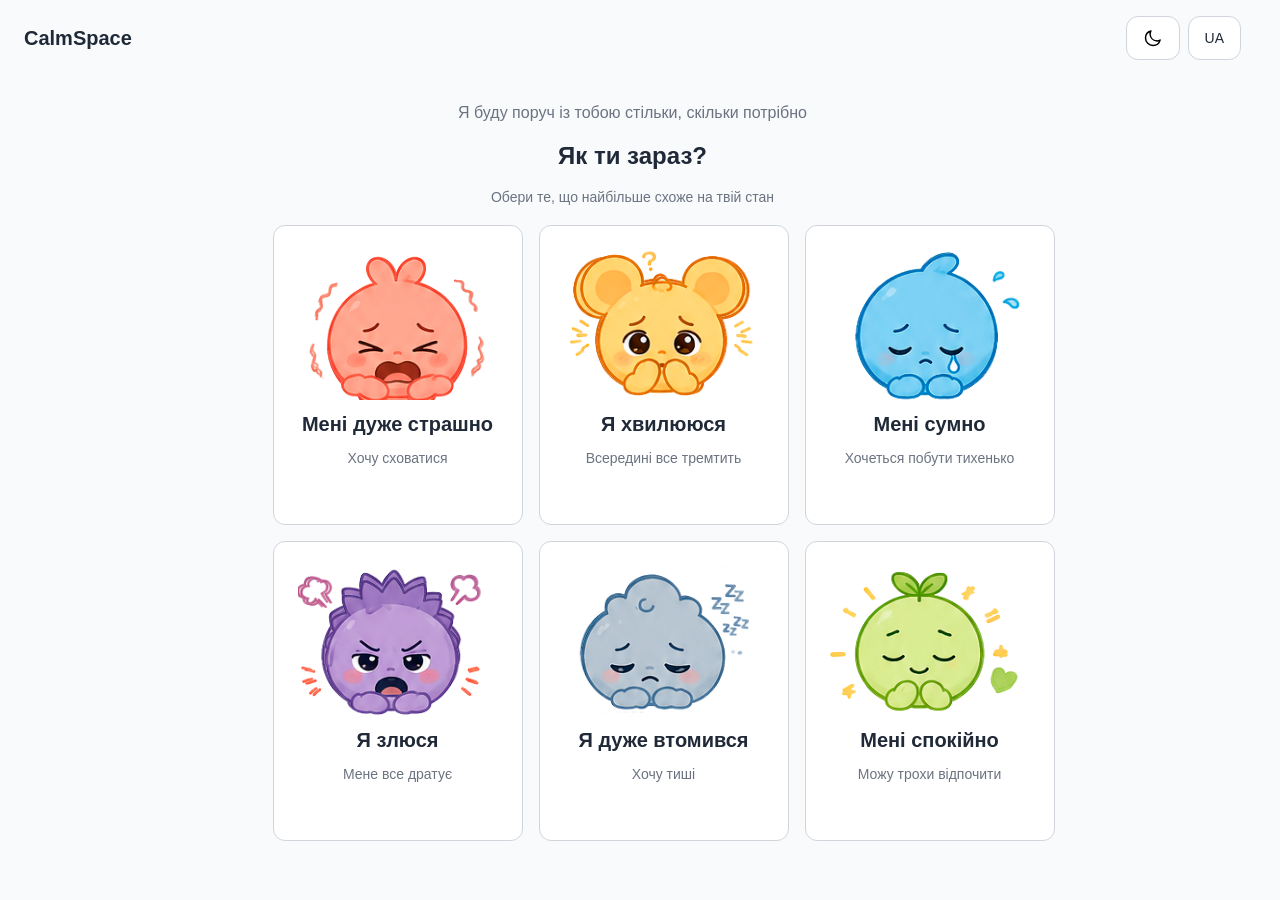
==== index.html @ b6468026 "first commit" ====
<!DOCTYPE html>
<html lang="uk">

<head>
    <meta charset="UTF-8">
    <meta name="viewport" content="width=device-width, initial-scale=1.0">

    <title>Спокій поруч</title>
    <meta name="description" content="Мобільний додаток психологічної підтримки дітей під час війни.">

    <link rel="icon" href="assets/images/favicon.png">
    <link rel="stylesheet" href="css/style.min.css">

    <script src="js/script.js" defer></script>
</head>

<body>
    <header class="header">
        <a class="logo" href="/" aria-label="CalmSpace">
            CalmSpace
        </a>

        <div class="header__actions">
            <button class="button theme-toggle" type="button" aria-label="Увімкнути темну тему">
                <img src="icons/moon.svg" alt="" width="20" height="20">
            </button>

            <button class="button language-toggle" type="button" aria-label="Змінити мову">
                UA
            </button>
        </div>
    </header>

    <main class="main">
        <!-- Початковий екран -->
        <section class="welcome" aria-labelledby="welcome-title">

            <div class="welcome__content">
                <p class="welcome__message">
                    Я буду поруч із тобою стільки, скільки потрібно
                </p>

                <h1 class="welcome__title" id="welcome-title">
                    Як ти зараз?
                </h1>

                <p class="welcome__description">
                    Обери те, що найбільше схоже на твій стан
                </p>
            </div>
            <!-- картки станів -->
            <div class="states">
                <!-- Страх -->
                <button class="state-card" type="button">
                    <div class="state-card__emoji state-card__emoji--fear" aria-hidden="true">
                    </div>

                    <h3 class="state-card__title">
                        Мені дуже страшно
                    </h3>

                    <p class="state-card__description">
                        Хочу сховатися
                    </p>
                </button>

                <!-- Хвилювання -->
                <button class="state-card" data-state="worry" type="button">
                    <div class="state-card__emoji state-card__emoji--worry" aria-hidden="true">
                    </div>

                    <h3 class="state-card__title">
                        Я хвилююся
                    </h3>

                    <p class="state-card__description">
                        Всередині все тремтить
                    </p>
                </button>

                <!-- Сум -->
                <button class="state-card" data-state="sad" type="button">
                    <div class="state-card__emoji state-card__emoji--sad" aria-hidden="true">
                    </div>

                    <h3 class="state-card__title">
                        Мені сумно
                    </h3>

                    <p class="state-card__description">
                        Хочеться побути тихенько
                    </p>
                </button>

                <!-- Злість -->
                <button class="state-card" type="button">
                    <div class="state-card__emoji state-card__emoji--angry" aria-hidden="true">
                    </div>

                    <h3 class="state-card__title">
                        Я злюся
                    </h3>

                    <p class="state-card__description">
                        Мене все дратує
                    </p>
                </button>

                <!-- Втома -->
                <button class="state-card" type="button">
                    <div class="state-card__emoji state-card__emoji--tired" aria-hidden="true">
                    </div>

                    <h3 class="state-card__title">
                        Я дуже втомився
                    </h3>

                    <p class="state-card__description">
                        Хочу тиші
                    </p>
                </button>

                <!-- Спокій -->
                <button class="state-card" type="button">
                    <div class="state-card__emoji state-card__emoji--calm" aria-hidden="true">
                    </div>

                    <h3 class="state-card__title">
                        Мені спокійно
                    </h3>

                    <p class="state-card__description">
                        Можу трохи відпочити
                    </p>
                </button>
            </div>
        </section>

        <!-- Дихальна вправа -->
        <section class="breathing" aria-hidden="true">

            <div class="breathing__main">

                <div class="breathing__cloud" aria-hidden="true">
                    <span class="breathing__frame breathing__frame--1"></span>
                    <span class="breathing__frame breathing__frame--2"></span>
                </div>

                <div class="breathing__phases">
                    <span class="breathing__phase breathing__phase--inhale">
                        Вдих
                    </span>

                    <span class="breathing__phase breathing__phase--exhale">
                        Видих
                    </span>
                </div>

                <h2 class="breathing__title">
                    Я тут. Давай просто подихаємо разом
                </h2>

            </div>
            <!-- <button class="button button__back activity-back" type="button" data-activity-back>
                Повернутися
            </button> -->

        </section>

        <!-- Заземлення -->
        <section class="grounding" aria-hidden="true">

            <div class="grounding__content">

                <h2 class="grounding__title">
                    Давай на хвилинку озирнемося навколо
                </h2>

                <p class="grounding__instruction" id="grounding-instruction">
                    Знайди поруч щось синє
                </p>

                <img class="grounding__icon" id="grounding-icon" src="" alt="">

                <div class="grounding__scene is-visible" aria-hidden="false">

                    <div class="grounding__scene-board">

                        <img class="grounding__scene-image" src="images/scene1.webp" alt="Затишна кімната">

                        <div class="grounding__scene-targets">
                            <!-- 1 сцена -->
                            <button class="grounding__scene-target grounding__scene-target--strawberry" type="button"
                                data-scene="scene1" data-scene-item="strawberry" aria-label="Полуниця"></button>

                            <button class="grounding__scene-target grounding__scene-target--cup" type="button"
                                data-scene="scene1" data-scene-item="cup" aria-label="Чашка"></button>

                            <button class="grounding__scene-target grounding__scene-target--plant" type="button"
                                data-scene="scene1" data-scene-item="plant" aria-label="Рослина"></button>

                            <button class="grounding__scene-target grounding__scene-target--book" type="button"
                                data-scene="scene1" data-scene-item="book" aria-label="Книга"></button>

                            <button class="grounding__scene-target grounding__scene-target--pillow" type="button"
                                data-scene="scene1" data-scene-item="pillow" aria-label="Подушка"></button>

                            <button class="grounding__scene-target grounding__scene-target--teddy" type="button"
                                data-scene="scene1" data-scene-item="teddy" aria-label="Ведмедик"></button>

                            <button class="grounding__scene-target grounding__scene-target--clock" type="button"
                                data-scene="scene1" data-scene-item="clock" aria-label="Годинник"></button>

                            <button class="grounding__scene-target grounding__scene-target--ball" type="button"
                                data-scene="scene1" data-scene-item="ball" aria-label="М'яч"></button>

                            <button class="grounding__scene-target grounding__scene-target--picture" type="button"
                                data-scene="scene1" data-scene-item="picture" aria-label="Картина"></button>
                            <!-- 2 сцена -->
                            <button class="grounding__scene-target grounding__scene-target--bird" type="button"
                                data-scene="scene2" data-scene-item="bird" aria-label="Пташка"></button>

                            <button class="grounding__scene-target grounding__scene-target--sun" type="button"
                                data-scene="scene2" data-scene-item="sun" aria-label="Сонце"></button>

                            <button class="grounding__scene-target grounding__scene-target--cloud" type="button"
                                data-scene="scene2" data-scene-item="cloud" aria-label="Хмарка"></button>

                            <button class="grounding__scene-target grounding__scene-target--bench" type="button"
                                data-scene="scene2" data-scene-item="bench" aria-label="Лавка"></button>

                            <button class="grounding__scene-target grounding__scene-target--bike" type="button"
                                data-scene="scene2" data-scene-item="bike" aria-label="Велосипед"></button>

                            <button class="grounding__scene-target grounding__scene-target--butterfly" type="button"
                                data-scene="scene2" data-scene-item="butterfly" aria-label="Метелик"></button>

                            <button class="grounding__scene-target grounding__scene-target--mushroom" type="button"
                                data-scene="scene2" data-scene-item="mushroom" aria-label="Гриб"></button>

                            <button class="grounding__scene-target grounding__scene-target--flowers" type="button"
                                data-scene="scene2" data-scene-item="flowers" aria-label="Квіти"></button>

                            <!-- 3 сцена -->
                            <!-- Дошка -->
                            <button class="grounding__scene-target grounding__scene-target--board" type="button"
                                data-scene-item="board" data-scene="scene3" aria-label="Дошка"></button>

                            <!-- Глобус -->
                            <button class="grounding__scene-target grounding__scene-target--globe" type="button"
                                data-scene-item="globe" data-scene="scene3" aria-label="Глобус"></button>

                            <!-- Квітка -->
                            <button class="grounding__scene-target grounding__scene-target--classroom-plant"
                                type="button" data-scene-item="classroom-plant" data-scene="scene3"
                                aria-label="Квітка"></button>

                            <!-- Олівці -->
                            <button class="grounding__scene-target grounding__scene-target--teacher-pencils"
                                type="button" data-scene-item="teacher-pencils" data-scene="scene3"
                                aria-label="Олівці"></button>

                            <!-- Стопка зошитів -->
                            <button class="grounding__scene-target grounding__scene-target--notebooks" type="button"
                                data-scene-item="notebooks" data-scene="scene3" aria-label="Стопка зошитів"></button>

                            <!-- Відкритий зошит -->
                            <button class="grounding__scene-target grounding__scene-target--open-notebook" type="button"
                                data-scene-item="open-notebook" data-scene="scene3"
                                aria-label="Відкритий зошит"></button>

                            <!-- Рюкзак -->
                            <button class="grounding__scene-target grounding__scene-target--backpack" type="button"
                                data-scene-item="backpack" data-scene="scene3" aria-label="Рюкзак"></button>

                            <!-- Вікно -->
                            <button class="grounding__scene-target grounding__scene-target--window" type="button"
                                data-scene-item="window" data-scene="scene3" aria-label="Вікно"></button>

                            <!-- Дитячі малюнки -->
                            <button class="grounding__scene-target grounding__scene-target--drawings" type="button"
                                data-scene-item="drawings" data-scene="scene3" aria-label="Дитячі малюнки"></button>

                            <!-- сцена 4 -->
                            <!-- 4 сцена — затишна спальня -->

                            <!-- Літак -->
                            <button class="grounding__scene-target grounding__scene-target--airplane" type="button"
                                data-scene-item="airplane" data-scene="scene4" aria-label="Літак"></button>

                            <!-- Дитячі малюнки -->
                            <button class="grounding__scene-target grounding__scene-target--room-drawings" type="button"
                                data-scene-item="room-drawings" data-scene="scene4"
                                aria-label="Дитячі малюнки"></button>

                            <button class="grounding__scene-target grounding__scene-target--room-drawings1"
                                type="button" data-scene-item="room-drawings1" data-scene="scene4"
                                aria-label="Дитячі малюнки"></button>

                            <!-- Ліжко -->
                            <button class="grounding__scene-target grounding__scene-target--bed" type="button"
                                data-scene-item="bed" data-scene="scene4" aria-label="Ліжко"></button>

                            <!-- Лампа -->
                            <button class="grounding__scene-target grounding__scene-target--bed-lamp" type="button"
                                data-scene-item="bed-lamp" data-scene="scene4" aria-label="Лампа"></button>

                            <!-- Книжки на полиці -->
                            <button class="grounding__scene-target grounding__scene-target--shelf-books" type="button"
                                data-scene-item="shelf-books" data-scene="scene4" aria-label="Книжки"></button>

                            <!-- Фотографія -->
                            <button class="grounding__scene-target grounding__scene-target--photo" type="button"
                                data-scene-item="photo" data-scene="scene4" aria-label="Фотографія"></button>

                            <!-- Ведмедик -->
                            <button class="grounding__scene-target grounding__scene-target--teddy-room" type="button"
                                data-scene-item="teddy-room" data-scene="scene4" aria-label="Ведмедик"></button>

                            <!-- Вікно -->
                            <button class="grounding__scene-target grounding__scene-target--room-window" type="button"
                                data-scene-item="room-window" data-scene="scene4" aria-label="Вікно"></button>

                            <!-- Місяць -->
                            <button class="grounding__scene-target grounding__scene-target--moon" type="button"
                                data-scene-item="moon" data-scene="scene4" aria-label="Місяць"></button>

                            <!-- Глобус -->
                            <button class="grounding__scene-target grounding__scene-target--room-globe" type="button"
                                data-scene-item="room-globe" data-scene="scene4" aria-label="Глобус"></button>

                            <!-- Рюкзак -->
                            <button class="grounding__scene-target grounding__scene-target--room-backpack" type="button"
                                data-scene-item="room-backpack" data-scene="scene4" aria-label="Рюкзак"></button>

                            <!-- Слоненя -->
                            <button class="grounding__scene-target grounding__scene-target--elephant" type="button"
                                data-scene-item="elephant" data-scene="scene4" aria-label="Слоненя"></button>

                        </div>

                    </div>

                </div>

                <div class="grounding__actions">

                    <button class="grounding__action" type="button">
                        Знайшла / Знайшов
                    </button>

                    <button class="grounding__help" type="button">
                        Не виходить
                    </button>

                </div>

                <!-- Перевірка стану після виконання завдань -->
                <div class="grounding__check" aria-hidden="true">

                    <div class="grounding__choices">

                        <button class="grounding__choice" type="button">
                            Мені вже спокійніше
                        </button>

                        <button class="grounding__choice" type="button">
                            Я все ще хвилююся
                        </button>

                    </div>

                </div>
                <!-- <button class="button button__back activity-back" type="button">
                    Повернутися
                </button> -->


            </div>

        </section>

        <!-- Мені сумно -->
        <section class="sad" aria-hidden="true">

            <div class="sad__content">

                <h2 class="sad__title">
                    Мені шкода, що тобі зараз сумно. Я побуду поруч
                </h2>

                <div class="sad__elly">

                    <img
                        class="sad__elly-image sad__elly-image--current"
                        src="images/elly/elly_sadly1.webp"
                        alt="Еллі"
                    >

                    <img
                        class="sad__elly-image sad__elly-image--next"
                        src="images/elly/elly_sadly1.webp"
                        alt=""
                        aria-hidden="true"
                    >

                </div>

                <div class="sad__letter" aria-hidden="true">
                    <div class="sad__letter-paper">
                        <div class="sad__letter-lines">
                            <span></span>
                            <span></span>
                            <span></span>
                            <span></span>
                        </div>
                    </div>
                </div>

                <div class="sad__action">
                    <!-- Контент поточного кроку -->
                     
                    <!-- <button class="button button__back activity-back" type="button" data-activity-back>
                        Повернутися
                    </button> -->
                </div>



            </div>

            <!-- Модальне вікно з емоціями -->
            <div class="sad__modal" data-modal="sad-emotions" aria-hidden="true">
                <div class="sad__modal-content">
                    <!-- Вибір готової емоції -->
                    <div class="sad__emotion-view">

                        <p class="sad__modal-text">
                            Хочеш залишити тут для мене одне слово про те,
                            що ти відчуваєш?
                        </p>

                        <div class="sad__emotion-list">

                            <button class="button button_sad-emotion" type="button">
                                Сумно
                            </button>

                            <button class="button button_sad-emotion" type="button">
                                Самотньо
                            </button>

                            <button class="button button_sad-emotion" type="button">
                                Образливо
                            </button>

                            <button class="button button_sad-emotion" type="button">
                                Страшно
                            </button>

                            <button class="button button_sad-emotion" type="button">
                                Нудно
                            </button>

                            <button class="button button_sad-emotion" type="button">
                                Злюся
                            </button>

                            <button class="button button_sad-emotion" type="button">
                                Розгублено
                            </button>

                            <button class="button button_sad-emotion" type="button">
                                Не знаю
                            </button>

                        </div>

                        <button class="button button_sad-custom" type="button">
                            Написати або намалювати
                        </button>

                    </div>


                    <!-- Написати або намалювати -->
                    <div class="sad__custom-view" aria-hidden="true">

                        <p class="sad__modal-text">
                            Напиши або намалюй, що ти відчуваєш.
                        </p>

                        <label class="sad__text-label" for="sad-message">
                            Можеш написати кілька слів
                        </label>

                        <textarea class="sad__message" id="sad-message" maxlength="300"
                            placeholder="Напиши тут..."></textarea>

                        <p class="sad__draw-label">
                            Або намалюй
                        </p>

                        <div class="sad__canvas-wrapper">
                            <canvas class="sad__canvas" id="sad-canvas"></canvas>
                        </div>

                        <button class="button button_sad-clear" type="button">
                            Очистити
                        </button>

                        <button class="button button_sad-send" type="button">
                            Відправити листа Еллі
                        </button>

                        <button class="button button_sad-back" type="button">
                            Назад до варіантів
                        </button>

                    </div>

                </div>
            </div>

        </section>

        <div class="activity-options">
            <p class="activity-options__title">
                Що тобі зараз хочеться?
            </p>

            <div class="activity-options__list">

                <button class="activity-options__option" type="button">
                    <span class="activity-options__option-icon" aria-hidden="true">🎵</span>
                    <span class="activity-options__option-text">Музика</span>
                </button>

                <button class="activity-options__option" type="button">
                    <span class="activity-options__option-icon" aria-hidden="true">📖</span>
                    <span class="activity-options__option-text">Історія</span>
                </button>

                <button class="activity-options__option" type="button">
                    <span class="activity-options__option-icon" aria-hidden="true">🎮</span>
                    <span class="activity-options__option-text">Гра</span>
                </button>

                <button class="activity-options__option" type="button">
                    <span class="activity-options__option-icon" aria-hidden="true">💬</span>
                    <span class="activity-options__option-text">Поговорити</span>
                </button>

            </div>

        </div>
    </main>
</body>

</html>
---- css/style.min.css ----
*,*::before,*::after{-webkit-box-sizing:border-box;box-sizing:border-box;margin:0;padding:0}html{scroll-behavior:smooth}body{min-height:100vh;text-rendering:optimizeLegibility;-webkit-font-smoothing:antialiased}img,picture{display:block;max-width:100%}svg{display:block}input,button,textarea,select{font:inherit;color:inherit}button{border:none;background:none;cursor:pointer}a{color:inherit;text-decoration:none}ul,ol{list-style:none}:root{--color-primary: #6FA8DC;--color-secondary: #A8D8B9;--color-accent: #F6D6A8;--bg-primary: #F8FAFC;--bg-secondary: #FFFFFF;--text-primary: #1F2937;--text-secondary: #6B7280;--text-accent: var(--color-primary);--border-color: #D1D5DB;--font-family: Onest, sans-serif;--font-size-xs: 0.75rem;--font-size-sm: 0.875rem;--font-size-md: 1rem;--font-size-lg: 1.25rem;--font-size-xl: 1.5rem;--font-weight-regular: 400;--font-weight-medium: 500;--font-weight-semibold: 600;--font-weight-bold: 700;--space-1: 4px;--space-2: 8px;--space-3: 12px;--space-4: 16px;--space-5: 20px;--space-6: 24px;--space-8: 32px;--space-10: 40px;--space-12: 48px;--space-16: 64px;--radius-sm: 8px;--radius-md: 12px;--radius-lg: 20px;--radius-round: 999px;--shadow-sm: 0 2px 8px rgba(0, 0, 0, 0.08);--shadow-md: 0 6px 16px rgba(0, 0, 0, 0.12);--shadow-lg: 0 10px 24px rgba(0, 0, 0, 0.16);--transition-fast: 150ms ease;--transition-base: 250ms ease;--transition-slow: 400ms ease}[data-theme=dark]{--bg-primary: #1F2937;--bg-secondary: #374151;--text-primary: #F3F4F6;--text-secondary: #9CA3AF;--border-color: #4B5563}html{font-family:var(--font-family);font-size:100%;scrollbar-gutter:stable}body{min-width:320px;min-height:100vh;background-color:var(--bg-primary);color:var(--text-primary);font-family:var(--font-family);font-size:var(--font-size-md);font-weight:var(--font-weight-regular);line-height:1.5;-webkit-transition:background-color var(--transition-base),color var(--transition-base);transition:background-color var(--transition-base),color var(--transition-base)}::-moz-selection{background-color:var(--color-primary);color:var(--bg-secondary)}::selection{background-color:var(--color-primary);color:var(--bg-secondary)}:focus-visible{outline:2px solid var(--color-primary);outline-offset:3px}.visually-hidden{position:absolute;width:1px;height:1px;padding:0;margin:-1px;overflow:hidden;clip:rect(0, 0, 0, 0);white-space:nowrap;border:0}h1,h2,h3,h4,h5,h6{margin:0;color:var(--text-primary);font-weight:var(--font-weight-semibold);line-height:1.2}h1{font-size:var(--font-size-xl)}h2{font-size:var(--font-size-lg)}h3{font-size:var(--font-size-md)}h4,h5,h6{font-size:var(--font-size-sm)}p{color:var(--text-primary)}.text-secondary{color:var(--text-secondary)}a{color:var(--color-primary);-webkit-transition:color var(--transition-fast);transition:color var(--transition-fast)}a:hover{color:var(--color-accent)}@media(min-width: 768px){h1{font-size:2rem}h2{font-size:1.5rem}h3{font-size:1.25rem}}.header{display:-webkit-box;display:-ms-flexbox;display:flex;-webkit-box-align:center;-ms-flex-align:center;align-items:center;-webkit-box-pack:justify;-ms-flex-pack:justify;justify-content:space-between;width:100%;padding:var(--space-4)}.logo{color:var(--text-primary);font-size:var(--font-size-lg);font-weight:var(--font-weight-semibold);-webkit-transition:opacity var(--transition-fast);transition:opacity var(--transition-fast)}.logo:hover{opacity:.75}.header__actions{display:-webkit-box;display:-ms-flexbox;display:flex;-webkit-box-align:center;-ms-flex-align:center;align-items:center;gap:var(--space-2)}@media(min-width: 768px){.header{padding-inline:var(--space-6)}}.main{width:100%;padding:var(--space-6) var(--space-4)}.welcome{display:-webkit-box;display:-ms-flexbox;display:flex;-webkit-box-orient:vertical;-webkit-box-direction:normal;-ms-flex-direction:column;flex-direction:column;-webkit-box-align:center;-ms-flex-align:center;align-items:center;gap:var(--space-4);width:100%;max-width:720px;margin-inline:auto;text-align:center}.welcome__content{display:-webkit-box;display:-ms-flexbox;display:flex;-webkit-box-orient:vertical;-webkit-box-direction:normal;-ms-flex-direction:column;flex-direction:column;-webkit-box-align:center;-ms-flex-align:center;align-items:center;gap:var(--space-4);max-width:600px}.welcome__message{color:var(--text-secondary);font-size:var(--font-size-md);font-weight:var(--font-weight-regular);line-height:1.6}.welcome__description{max-width:480px;color:var(--text-secondary);font-size:var(--font-size-sm);font-weight:var(--font-weight-regular);line-height:1.6}.welcome__title{color:var(--text-primary);font-size:var(--font-size-xl);font-weight:var(--font-weight-semibold);line-height:1.2}@media(min-width: 768px){.main{padding-inline:var(--space-6)}}.button{display:-webkit-inline-box;display:-ms-inline-flexbox;display:inline-flex;-webkit-box-align:center;-ms-flex-align:center;align-items:center;-webkit-box-pack:center;-ms-flex-pack:center;justify-content:center;min-height:44px;padding-inline:var(--space-4);border:1px solid var(--border-color);border-radius:var(--radius-md);background-color:var(--bg-secondary);color:var(--text-primary);font-family:var(--font-family);font-size:var(--font-size-sm);font-weight:var(--font-weight-medium);cursor:pointer;-webkit-transition:background-color var(--transition-fast),border-color var(--transition-fast),-webkit-transform var(--transition-fast),-webkit-box-shadow var(--transition-fast);transition:background-color var(--transition-fast),border-color var(--transition-fast),-webkit-transform var(--transition-fast),-webkit-box-shadow var(--transition-fast);transition:background-color var(--transition-fast),border-color var(--transition-fast),transform var(--transition-fast),box-shadow var(--transition-fast);transition:background-color var(--transition-fast),border-color var(--transition-fast),transform var(--transition-fast),box-shadow var(--transition-fast),-webkit-transform var(--transition-fast),-webkit-box-shadow var(--transition-fast)}.button:hover{background-color:var(--bg-primary);border-color:var(--color-primary)}.button:active{-webkit-transform:scale(0.98);transform:scale(0.98)}.button:focus-visible{outline:2px solid var(--color-primary);outline-offset:3px}.button__back{padding:var(--space-2);margin-top:var(--space-2);border:0;background:rgba(0,0,0,0);color:var(--text-secondary);font-size:var(--font-size-sm);font-weight:var(--font-weight-regular)}.button__back:hover{background-color:rgba(0,0,0,0);border-color:rgba(0,0,0,0);color:var(--text-primary)}.button__back:focus-visible{outline:2px solid var(--color-primary);outline-offset:3px}.button_sad-emotion{display:-webkit-box;display:-ms-flexbox;display:flex;-webkit-box-align:center;-ms-flex-align:center;align-items:center;-webkit-box-pack:center;-ms-flex-pack:center;justify-content:center;width:100%;min-height:52px;padding:var(--space-3);border:1px solid var(--border-color);border-radius:var(--radius-md);background-color:var(--bg-secondary);color:var(--text-primary);font-size:var(--font-size-sm);font-weight:var(--font-weight-medium);text-align:center}.button_sad-emotion:hover{background-color:var(--bg-primary);border-color:var(--color-primary);-webkit-transform:translateY(-2px);transform:translateY(-2px)}.button_sad-emotion:active{-webkit-transform:scale(0.98);transform:scale(0.98)}.button_sad-emotion:focus-visible{outline:2px solid var(--color-primary);outline-offset:3px}.button_sad-custom{display:-webkit-box;display:-ms-flexbox;display:flex;width:100%;min-height:52px;padding:var(--space-3) var(--space-4);border:1px solid var(--border-color);border-radius:var(--radius-md);background-color:var(--bg-secondary);color:var(--text-primary);font-size:var(--font-size-sm);font-weight:var(--font-weight-medium)}.button_sad-custom:hover{background-color:var(--bg-primary);border-color:var(--color-primary)}.button_sad-custom:active{-webkit-transform:scale(0.98);transform:scale(0.98)}.button_sad-custom:focus-visible{outline:2px solid var(--color-primary);outline-offset:3px}.button_sad-send{display:-webkit-box;display:-ms-flexbox;display:flex;width:100%;min-height:52px;margin-top:var(--space-4);padding:var(--space-3) var(--space-4);border:1px solid var(--border-color);border-radius:var(--radius-md);background-color:var(--bg-secondary);color:var(--text-primary);font-size:var(--font-size-sm);font-weight:var(--font-weight-medium)}.button_sad-send:hover{background-color:var(--bg-primary);border-color:var(--color-primary)}.button_sad-send:active{-webkit-transform:scale(0.98);transform:scale(0.98)}.button_sad-send:focus-visible{outline:2px solid var(--color-primary);outline-offset:3px}.button_sad-back{display:-webkit-box;display:-ms-flexbox;display:flex;width:100%;margin-top:var(--space-3);padding:var(--space-2);border:0;border-radius:var(--radius-md);background:rgba(0,0,0,0);color:var(--text-secondary);font-size:var(--font-size-sm);font-weight:var(--font-weight-regular)}.button_sad-back:hover{background-color:var(--bg-secondary);border-color:rgba(0,0,0,0);color:var(--text-primary)}.button_sad-back:active{-webkit-transform:scale(0.98);transform:scale(0.98)}.button_sad-back:focus-visible{outline:2px solid var(--color-primary);outline-offset:3px}.state-card{display:-webkit-box;display:-ms-flexbox;display:flex;-webkit-box-orient:vertical;-webkit-box-direction:normal;-ms-flex-direction:column;flex-direction:column;-webkit-box-align:center;-ms-flex-align:center;align-items:center;gap:var(--space-3);min-height:300px;padding:var(--space-6);background-color:var(--bg-secondary);border:1px solid var(--border-color);border-radius:var(--radius-md);color:var(--text-primary);cursor:pointer;-webkit-transition:border-color var(--transition-fast),-webkit-transform var(--transition-fast),-webkit-box-shadow var(--transition-fast);transition:border-color var(--transition-fast),-webkit-transform var(--transition-fast),-webkit-box-shadow var(--transition-fast);transition:transform var(--transition-fast),box-shadow var(--transition-fast),border-color var(--transition-fast);transition:transform var(--transition-fast),box-shadow var(--transition-fast),border-color var(--transition-fast),-webkit-transform var(--transition-fast),-webkit-box-shadow var(--transition-fast)}.state-card__emoji{position:relative;width:200px;height:150px;-webkit-transition:opacity var(--transition-base);transition:opacity var(--transition-base)}.state-card__emoji::before,.state-card__emoji::after{content:"";position:absolute;inset:0;background-image:url("../../icons/sprite-emodgy.png");background-repeat:no-repeat;background-size:450px 930px;pointer-events:none}.state-card__emoji::before{background-position:var(--sprite-start);-webkit-animation:emotion-first 3s ease-in-out infinite;animation:emotion-first 3s ease-in-out infinite}.state-card__emoji::after{background-position:var(--sprite-end);-webkit-animation:emotion-second 3s ease-in-out infinite;animation:emotion-second 3s ease-in-out infinite}.state-card__emoji--fear{--sprite-start: -18px -10px;--sprite-end: -243px -10px}.state-card__emoji--worry{--sprite-start: -18px -174px;--sprite-end: -244px -174px}.state-card__emoji--sad{--sprite-start: -18px -326px;--sprite-end: -244px -327px}.state-card__emoji--angry{--sprite-start: -18px -482px;--sprite-end: -244px -482px}.state-card__emoji--tired{--sprite-start: -18px -630px;--sprite-end: -244px -632px}.state-card__emoji--calm{--sprite-start: -18px -782px;--sprite-end: -247px -782px}.state-card__title{margin:0;color:var(--text-primary);font-size:var(--font-size-lg);font-weight:var(--font-weight-semibold);text-align:center}.state-card__description{max-width:240px;color:var(--text-secondary);font-size:var(--font-size-sm);line-height:1.5;text-align:center}.state-card:hover{-webkit-transform:translateY(-4px);transform:translateY(-4px);-webkit-box-shadow:var(--shadow-md);box-shadow:var(--shadow-md)}.state-card:focus-visible{outline:3px solid var(--color-primary);outline-offset:3px}.state-card:active{-webkit-transform:scale(0.98);transform:scale(0.98)}.state-card.is-selected{border-color:var(--color-primary);-webkit-box-shadow:var(--shadow-md);box-shadow:var(--shadow-md);-webkit-transform:translateY(-4px);transform:translateY(-4px)}@-webkit-keyframes emotion-first{0%,45%{opacity:1}55%,100%{opacity:0}}@keyframes emotion-first{0%,45%{opacity:1}55%,100%{opacity:0}}@-webkit-keyframes emotion-second{0%,45%{opacity:0}55%,100%{opacity:1}}@keyframes emotion-second{0%,45%{opacity:0}55%,100%{opacity:1}}.states{display:grid;grid-template-columns:1fr;gap:var(--space-4);width:100%;max-width:1200px;margin-inline:auto}@media(min-width: 600px){.states{grid-template-columns:repeat(2, 1fr)}}@media(min-width: 900px){.states{grid-template-columns:repeat(3, 1fr)}}.breathing{display:none;-webkit-box-orient:vertical;-webkit-box-direction:normal;-ms-flex-direction:column;flex-direction:column;-webkit-box-align:center;-ms-flex-align:center;align-items:center;-webkit-box-pack:center;-ms-flex-pack:center;justify-content:center;gap:var(--space-4);width:100%;min-height:0;padding:var(--space-6);background-image:url("../images/bg_could.webp");background-repeat:no-repeat;background-position:center;background-size:cover;border-radius:var(--radius-lg);text-align:center}.breathing.is-active{display:-webkit-box;display:-ms-flexbox;display:flex}.breathing__main{display:-webkit-box;display:-ms-flexbox;display:flex;-webkit-box-orient:vertical;-webkit-box-direction:normal;-ms-flex-direction:column;flex-direction:column;-webkit-box-align:center;-ms-flex-align:center;align-items:center;gap:var(--space-4)}.breathing__cloud{position:relative;width:340px;height:275px}.breathing__frame{position:absolute;top:0;left:0;display:block;width:336px;height:275px;background-image:url("../../images/elly/elly_breathing.webp");background-repeat:no-repeat;background-size:620px 320px;opacity:0}.breathing__frame--1{z-index:1;background-position:8px -25px;-webkit-animation:cloud-small 8s linear infinite;animation:cloud-small 8s linear infinite}.breathing__frame--2{z-index:2;background-position:-301px -20px;-webkit-animation:cloud-big 8s ease-in-out infinite;animation:cloud-big 8s ease-in-out infinite}.breathing__phases{position:relative;min-width:120px;min-height:40px}.breathing__phase{position:absolute;inset:0;color:var(--text-primary);font-size:var(--font-size-xl);font-weight:var(--font-weight-semibold);opacity:0}.breathing__phase--inhale{-webkit-animation:phase-inhale 8s ease-in-out infinite;animation:phase-inhale 8s ease-in-out infinite}.breathing__phase--exhale{-webkit-animation:phase-exhale 8s ease-in-out infinite;animation:phase-exhale 8s ease-in-out infinite}@-webkit-keyframes cloud-small{0%{opacity:1;-webkit-transform:scale(0.8);transform:scale(0.8)}20%{opacity:1;-webkit-transform:scale(1);transform:scale(1)}50%{opacity:1;-webkit-transform:scale(1.1);transform:scale(1.1)}60%{opacity:0;-webkit-transform:scale(0.6);transform:scale(0.6)}90%,100%{opacity:0;-webkit-transform:scale(0.5);transform:scale(0.5)}}@keyframes cloud-small{0%{opacity:1;-webkit-transform:scale(0.8);transform:scale(0.8)}20%{opacity:1;-webkit-transform:scale(1);transform:scale(1)}50%{opacity:1;-webkit-transform:scale(1.1);transform:scale(1.1)}60%{opacity:0;-webkit-transform:scale(0.6);transform:scale(0.6)}90%,100%{opacity:0;-webkit-transform:scale(0.5);transform:scale(0.5)}}@-webkit-keyframes cloud-big{0%,40%{opacity:0;-webkit-transform:scale(1.2);transform:scale(1.2)}55%{opacity:1;-webkit-transform:scale(1.2);transform:scale(1.2)}100%{opacity:1;-webkit-transform:scale(0.8);transform:scale(0.8);-webkit-animation-timing-function:ease-in;animation-timing-function:ease-in}}@keyframes cloud-big{0%,40%{opacity:0;-webkit-transform:scale(1.2);transform:scale(1.2)}55%{opacity:1;-webkit-transform:scale(1.2);transform:scale(1.2)}100%{opacity:1;-webkit-transform:scale(0.8);transform:scale(0.8);-webkit-animation-timing-function:ease-in;animation-timing-function:ease-in}}@-webkit-keyframes phase-inhale{0%,45%{opacity:1}50%,100%{opacity:0}}@keyframes phase-inhale{0%,45%{opacity:1}50%,100%{opacity:0}}@-webkit-keyframes phase-exhale{0%,45%{opacity:0}50%,100%{opacity:1}}@keyframes phase-exhale{0%,45%{opacity:0}50%,100%{opacity:1}}.grounding{display:none;width:100%;min-height:60vh;padding:var(--space-6);background-image:url("../../images/bg_grounding.webp");background-repeat:no-repeat;background-position:center;background-size:cover;border-radius:var(--radius-lg);-webkit-box-align:center;-ms-flex-align:center;align-items:center;-webkit-box-pack:center;-ms-flex-pack:center;justify-content:center;text-align:center}.grounding.is-active{display:-webkit-box;display:-ms-flexbox;display:flex}.grounding__content{display:-webkit-box;display:-ms-flexbox;display:flex;-webkit-box-orient:vertical;-webkit-box-direction:normal;-ms-flex-direction:column;flex-direction:column;-webkit-box-align:center;-ms-flex-align:center;align-items:center;gap:var(--space-5);width:100%;max-width:640px}.grounding__content .activity-options{margin-top:-50px}.grounding__title{max-width:560px;color:var(--text-primary);font-size:var(--font-size-xl);font-weight:var(--font-weight-semibold);line-height:1.3}.grounding__instruction{max-width:520px;color:var(--text-secondary);font-size:var(--font-size-lg);font-weight:var(--font-weight-regular);line-height:1.5;min-height:5.25rem;display:-webkit-box;display:-ms-flexbox;display:flex;-webkit-box-align:center;-ms-flex-align:center;align-items:center;-webkit-box-pack:center;-ms-flex-pack:center;justify-content:center;margin:0;-webkit-transition:opacity 500ms ease,height 500ms ease,margin 500ms ease;transition:opacity 500ms ease,height 500ms ease,margin 500ms ease}.grounding__instruction.is-empty{height:0;min-height:0;margin:0;overflow:hidden;opacity:0}.grounding__actions{display:-webkit-box;display:-ms-flexbox;display:flex;-webkit-box-orient:vertical;-webkit-box-direction:normal;-ms-flex-direction:column;flex-direction:column;-webkit-box-align:center;-ms-flex-align:center;align-items:center;gap:var(--space-2);width:100%;max-width:320px;margin-top:var(--space-3)}.grounding__actions.is-hidden{display:none}.grounding__action{width:100%;min-height:52px;padding-inline:var(--space-5);border:0;border-radius:var(--radius-md);background-color:var(--color-primary);color:#fff;font-family:var(--font-family);font-size:var(--font-size-md);font-weight:var(--font-weight-medium);cursor:pointer;-webkit-transition:background-color var(--transition-fast),-webkit-transform var(--transition-fast),-webkit-box-shadow var(--transition-fast);transition:background-color var(--transition-fast),-webkit-transform var(--transition-fast),-webkit-box-shadow var(--transition-fast);transition:background-color var(--transition-fast),transform var(--transition-fast),box-shadow var(--transition-fast);transition:background-color var(--transition-fast),transform var(--transition-fast),box-shadow var(--transition-fast),-webkit-transform var(--transition-fast),-webkit-box-shadow var(--transition-fast)}.grounding__action:hover{-webkit-box-shadow:var(--shadow-sm);box-shadow:var(--shadow-sm)}.grounding__action:active{-webkit-transform:scale(0.98);transform:scale(0.98)}.grounding__action:focus-visible{outline:2px solid var(--color-primary);outline-offset:3px}.grounding__help{padding:var(--space-2);border:0;background:rgba(0,0,0,0);color:var(--text-secondary);font-size:var(--font-size-sm);font-weight:var(--font-weight-regular);cursor:pointer;-webkit-transition:color var(--transition-fast),opacity var(--transition-fast);transition:color var(--transition-fast),opacity var(--transition-fast)}.grounding__help:hover{color:var(--text-primary)}.grounding__help:focus-visible{outline:2px solid var(--color-primary);outline-offset:3px;border-radius:var(--radius-sm)}.grounding__check{display:none;-webkit-box-orient:vertical;-webkit-box-direction:normal;-ms-flex-direction:column;flex-direction:column;-webkit-box-align:center;-ms-flex-align:center;align-items:center;gap:var(--space-4);text-align:center}.grounding__check.is-visible{display:-webkit-box;display:-ms-flexbox;display:flex}.grounding__choices{display:-webkit-box;display:-ms-flexbox;display:flex;-webkit-box-orient:vertical;-webkit-box-direction:normal;-ms-flex-direction:column;flex-direction:column;-webkit-box-align:center;-ms-flex-align:center;align-items:center;gap:var(--space-3);width:100%}.grounding__choice{width:100%;max-width:320px;min-height:44px;padding:var(--space-3) var(--space-4);border:1px solid var(--border-color);border-radius:var(--radius-md);background-color:var(--bg-secondary);color:var(--text-primary);font-family:var(--font-family);font-size:var(--font-size-md);font-weight:var(--font-weight-regular);cursor:pointer;-webkit-transition:background-color var(--transition-fast),border-color var(--transition-fast),-webkit-transform var(--transition-fast),-webkit-box-shadow var(--transition-fast);transition:background-color var(--transition-fast),border-color var(--transition-fast),-webkit-transform var(--transition-fast),-webkit-box-shadow var(--transition-fast);transition:background-color var(--transition-fast),border-color var(--transition-fast),transform var(--transition-fast),box-shadow var(--transition-fast);transition:background-color var(--transition-fast),border-color var(--transition-fast),transform var(--transition-fast),box-shadow var(--transition-fast),-webkit-transform var(--transition-fast),-webkit-box-shadow var(--transition-fast)}.grounding__choice:hover{border-color:var(--color-primary);-webkit-box-shadow:var(--shadow-sm);box-shadow:var(--shadow-sm)}.grounding__choice:active{-webkit-transform:scale(0.98);transform:scale(0.98)}.grounding__choice:focus-visible{outline:2px solid var(--color-primary);outline-offset:3px}.grounding__elly{width:300px;height:auto}.grounding__scene{display:none;-webkit-box-orient:vertical;-webkit-box-direction:normal;-ms-flex-direction:column;flex-direction:column;-webkit-box-align:center;-ms-flex-align:center;align-items:center;gap:var(--space-4);width:100%}.grounding__scene.is-visible{display:-webkit-box;display:-ms-flexbox;display:flex}.grounding__scene-text{margin:0;color:var(--text-primary);font-size:var(--font-size-md);font-weight:var(--font-weight-medium);text-align:center}.grounding__scene-board{position:relative;width:100%;max-width:900px;overflow:hidden;border-radius:var(--radius-lg);opacity:0;-webkit-transform:translateY(15px);transform:translateY(15px)}.grounding__scene-board.is-appearing{-webkit-animation:scene-appear 800ms ease forwards;animation:scene-appear 800ms ease forwards}.grounding__scene-image{display:block;width:100%;height:auto}.grounding__scene-targets{position:absolute;inset:0}.grounding__scene-target{position:absolute;display:block;padding:0;border:2px solid rgba(0,0,0,0);border-radius:var(--radius-md);background:rgba(0,0,0,0);cursor:pointer;-webkit-transition:border-color var(--transition-fast),background-color var(--transition-fast),-webkit-box-shadow var(--transition-fast);transition:border-color var(--transition-fast),background-color var(--transition-fast),-webkit-box-shadow var(--transition-fast);transition:border-color var(--transition-fast),background-color var(--transition-fast),box-shadow var(--transition-fast);transition:border-color var(--transition-fast),background-color var(--transition-fast),box-shadow var(--transition-fast),-webkit-box-shadow var(--transition-fast)}.grounding__scene-target:focus-visible{border-color:hsla(0,0%,100%,.8);background-color:hsla(0,0%,100%,.08);-webkit-box-shadow:0 0 12px hsla(0,0%,100%,.35);box-shadow:0 0 12px hsla(0,0%,100%,.35)}.grounding__scene-target.is-found{border:2px solid var(--color-primary);border-radius:var(--radius-md);background-color:hsla(0,0%,100%,.18);-webkit-box-shadow:0 0 0 4px hsla(0,0%,100%,.35);box-shadow:0 0 0 4px hsla(0,0%,100%,.35);pointer-events:none}.grounding__scene-target.is-hint{-webkit-animation:scene-target-hint 1.2s ease-in-out infinite;animation:scene-target-hint 1.2s ease-in-out infinite;z-index:10}.grounding__scene-target{display:none}.grounding__scene-target[data-scene=scene1].is-active,.grounding__scene-target[data-scene=scene2].is-active,.grounding__scene-target[data-scene=scene3].is-active,.grounding__scene-target[data-scene=scene4].is-active{display:block}.grounding__scene-target--strawberry{left:45%;top:34%;width:12%;height:18%}.grounding__scene-target--cup{left:59%;top:38%;width:14%;height:18%}.grounding__scene-target--plant{left:16%;top:23%;width:25%;height:40%}.grounding__scene-target--book{left:78%;top:24%;width:15%;height:35%}.grounding__scene-target--pillow{left:63%;top:60%;width:32%;height:32%}.grounding__scene-target--teddy{left:69%;top:67%;width:11%;height:26%}.grounding__scene-target--clock{left:26%;top:67%;width:14%;height:23%}.grounding__scene-target--ball{left:10%;top:80%;width:15%;height:20%}.grounding__scene-target--picture{left:57%;top:3%;width:22%;height:34%}.grounding__scene-target--bird{left:21%;top:17%;width:8%;height:12%}.grounding__scene-target--sun{left:61%;top:5%;width:12%;height:20%}.grounding__scene-target--cloud{left:75%;top:9%;width:21%;height:19%}.grounding__scene-target--bench{left:20%;top:63%;width:28%;height:20%}.grounding__scene-target--bike{left:75%;top:53%;width:20%;height:25%}.grounding__scene-target--butterfly{left:52%;top:54%;width:8%;height:12%}.grounding__scene-target--mushroom{left:7%;top:78%;width:9%;height:12%}.grounding__scene-target--flowers{left:68%;top:75%;width:30%;height:24%}.grounding__scene-target--board{left:24%;top:8%;width:37%;height:37%}.grounding__scene-target--globe{left:66%;top:25%;width:12%;height:20%}.grounding__scene-target--classroom-plant{left:0%;top:17%;width:21%;height:51%}.grounding__scene-target--teacher-pencils{left:27%;top:44%;width:4%;height:12%}.grounding__scene-target--notebooks{left:43%;top:45%;width:9%;height:11%}.grounding__scene-target--open-notebook{left:51%;top:71%;width:18%;height:12%}.grounding__scene-target--backpack{left:18%;top:72%;width:12%;height:25%}.grounding__scene-target--window{left:80%;top:0%;width:20%;height:44%}.grounding__scene-target--drawings{left:16%;top:4%;width:6%;height:14%}.grounding__scene-target--airplane{left:16%;top:16%;width:14%;height:17%}.grounding__scene-target--room-drawings{left:15%;top:35%;width:15%;height:15%}.grounding__scene-target--room-drawings1{left:0;top:15%;width:10%;height:30%}.grounding__scene-target--bed{left:13%;top:52%;width:34%;height:35%}.grounding__scene-target--bed-lamp{left:4%;top:55%;width:9%;height:20%}.grounding__scene-target--shelf-books{left:45%;top:24%;width:14%;height:14%}.grounding__scene-target--photo{left:60%;top:32%;width:8%;height:11%}.grounding__scene-target--teddy-room{left:54%;top:42%;width:7%;height:14%}.grounding__scene-target--room-window{left:77%;top:8%;width:12%;height:48%}.grounding__scene-target--moon{left:80%;top:15%;width:6%;height:11%}.grounding__scene-target--room-globe{left:90%;top:46%;width:10%;height:24%}.grounding__scene-target--room-backpack{left:75%;top:75%;width:10%;height:20%}.grounding__scene-target--elephant{left:55%;top:65%;width:9%;height:16%}@-webkit-keyframes scene-target-hint{0%,100%{border-color:hsla(0,0%,100%,.15);background-color:hsla(0,0%,100%,.03);-webkit-box-shadow:0 0 0 0 hsla(0,0%,100%,0);box-shadow:0 0 0 0 hsla(0,0%,100%,0)}50%{border-color:hsla(0,0%,100%,.95);background-color:hsla(0,0%,100%,.15);-webkit-box-shadow:0 0 0 5px hsla(0,0%,100%,.45),0 0 20px 8px hsla(0,0%,100%,.3);box-shadow:0 0 0 5px hsla(0,0%,100%,.45),0 0 20px 8px hsla(0,0%,100%,.3)}}@keyframes scene-target-hint{0%,100%{border-color:hsla(0,0%,100%,.15);background-color:hsla(0,0%,100%,.03);-webkit-box-shadow:0 0 0 0 hsla(0,0%,100%,0);box-shadow:0 0 0 0 hsla(0,0%,100%,0)}50%{border-color:hsla(0,0%,100%,.95);background-color:hsla(0,0%,100%,.15);-webkit-box-shadow:0 0 0 5px hsla(0,0%,100%,.45),0 0 20px 8px hsla(0,0%,100%,.3);box-shadow:0 0 0 5px hsla(0,0%,100%,.45),0 0 20px 8px hsla(0,0%,100%,.3)}}@-webkit-keyframes scene-appear{from{opacity:0;-webkit-transform:translateY(15px);transform:translateY(15px)}to{opacity:1;-webkit-transform:translateY(0);transform:translateY(0)}}@keyframes scene-appear{from{opacity:0;-webkit-transform:translateY(15px);transform:translateY(15px)}to{opacity:1;-webkit-transform:translateY(0);transform:translateY(0)}}@media(min-width: 768px){.grounding{min-height:65vh;padding-inline:var(--space-8)}.grounding__title{font-size:1.75rem}.grounding__instruction{font-size:var(--font-size-xl)}.grounding__actions{max-width:360px}}.activity-options{display:-webkit-box;display:-ms-flexbox;display:flex;-webkit-box-orient:vertical;-webkit-box-direction:normal;-ms-flex-direction:column;flex-direction:column;-webkit-box-align:center;-ms-flex-align:center;align-items:center;gap:var(--space-3);width:100%;max-width:520px;max-height:0;padding:0;overflow:hidden;opacity:0;visibility:hidden;-webkit-transform:translateY(15px);transform:translateY(15px);-webkit-transition:max-height 1.5s ease,padding 1.5s ease,opacity 1.5s ease,visibility 1.5s ease,-webkit-transform 1.5s ease;transition:max-height 1.5s ease,padding 1.5s ease,opacity 1.5s ease,visibility 1.5s ease,-webkit-transform 1.5s ease;transition:max-height 1.5s ease,padding 1.5s ease,opacity 1.5s ease,transform 1.5s ease,visibility 1.5s ease;transition:max-height 1.5s ease,padding 1.5s ease,opacity 1.5s ease,transform 1.5s ease,visibility 1.5s ease,-webkit-transform 1.5s ease}.activity-options.is-visible{max-height:300px;padding-top:var(--space-4);opacity:1;visibility:visible;-webkit-transform:translateY(0);transform:translateY(0)}.activity-options__title{margin:0;color:var(--text-primary);font-size:var(--font-size-md);font-weight:var(--font-weight-medium)}.activity-options__list{display:-webkit-box;display:-ms-flexbox;display:flex;-webkit-box-pack:center;-ms-flex-pack:center;justify-content:center;-ms-flex-wrap:wrap;flex-wrap:wrap;gap:var(--space-3)}.activity-options__option{display:-webkit-box;display:-ms-flexbox;display:flex;-webkit-box-orient:vertical;-webkit-box-direction:normal;-ms-flex-direction:column;flex-direction:column;-webkit-box-align:center;-ms-flex-align:center;align-items:center;gap:var(--space-1);min-width:90px;padding:var(--space-2) var(--space-3);border:1px solid var(--border-color);border-radius:var(--radius-md);background:rgba(0,0,0,0);color:var(--text-primary);font-family:inherit;cursor:pointer;-webkit-transition:background-color var(--transition-fast),-webkit-transform var(--transition-fast);transition:background-color var(--transition-fast),-webkit-transform var(--transition-fast);transition:background-color var(--transition-fast),transform var(--transition-fast);transition:background-color var(--transition-fast),transform var(--transition-fast),-webkit-transform var(--transition-fast)}.activity-options__option:hover{-webkit-transform:translateY(-2px);transform:translateY(-2px);background-color:var(--bg-secondary)}.activity-options__option:focus-visible{outline:2px solid var(--color-primary);outline-offset:3px}.activity-options__option-icon{font-size:24px;line-height:1}.activity-options__option-text{font-size:var(--font-size-sm)}.sad{position:relative;-webkit-perspective:1000px;perspective:1000px;display:none;width:100%;min-height:100vh;background:radial-gradient(circle at 50% 20%, rgba(255, 255, 255, 0.45), transparent 55%),linear-gradient(145deg, #f4f0f7, #eef3f1);-webkit-transition:background 1200ms ease,opacity 500ms ease;transition:background 1200ms ease,opacity 500ms ease;opacity:0}.sad.is-active{display:block;opacity:1}.sad[aria-hidden=false]{display:block;opacity:1}.sad__content{width:min(100% - 32px,720px);min-height:100vh;margin-inline:auto;display:-webkit-box;display:-ms-flexbox;display:flex;-webkit-box-orient:vertical;-webkit-box-direction:normal;-ms-flex-direction:column;flex-direction:column;-webkit-box-align:center;-ms-flex-align:center;align-items:center;padding-block:40px 56px}.sad__title{max-width:620px;min-height:3.6em;margin:0 0 24px;text-align:center;color:var(--text-primary);-webkit-transition:opacity 400ms ease,-webkit-transform 400ms ease;transition:opacity 400ms ease,-webkit-transform 400ms ease;transition:opacity 400ms ease,transform 400ms ease;transition:opacity 400ms ease,transform 400ms ease,-webkit-transform 400ms ease}.sad__elly{position:relative;display:-webkit-box;display:-ms-flexbox;display:flex;-webkit-box-align:center;-ms-flex-align:center;align-items:center;-webkit-box-pack:center;-ms-flex-pack:center;justify-content:center;width:100%;min-height:320px;margin-bottom:24px;-webkit-transition:-webkit-transform 800ms ease;transition:-webkit-transform 800ms ease;transition:transform 800ms ease;transition:transform 800ms ease, -webkit-transform 800ms ease}.sad__elly.is-raised{-webkit-transform:translateY(-50px);transform:translateY(-50px)}.sad__elly-image{display:block;width:auto;height:300px;max-width:100%;-o-object-fit:contain;object-fit:contain;-webkit-transition:opacity 400ms ease;transition:opacity 400ms ease}.sad__elly-image--current,.sad__elly-image--next{position:absolute;inset:0;margin:auto}.sad__elly-image--next{opacity:0;pointer-events:none}.sad__letter{position:absolute;left:50%;top:50%;z-index:50;width:min(70vw,420px);aspect-ratio:1.414/1;opacity:0;pointer-events:none;-webkit-transform:translate(-50%, -50%) translateZ(0) rotate(-3deg);transform:translate(-50%, -50%) translateZ(0) rotate(-3deg)}.sad__letter.is-flying{-webkit-animation:sad-letter-fly 1800ms ease-in forwards;animation:sad-letter-fly 1800ms ease-in forwards}.sad__letter-paper{width:100%;height:100%;padding:32px;background:#fffdf8;border:1px solid rgba(0,0,0,.08);border-radius:4px;-webkit-box-shadow:0 18px 45px rgba(0,0,0,.18),0 4px 10px rgba(0,0,0,.08);box-shadow:0 18px 45px rgba(0,0,0,.18),0 4px 10px rgba(0,0,0,.08);-webkit-transform:rotate(-2deg);transform:rotate(-2deg)}.sad__letter-lines{display:-webkit-box;display:-ms-flexbox;display:flex;-webkit-box-orient:vertical;-webkit-box-direction:normal;-ms-flex-direction:column;flex-direction:column;gap:18px;margin-top:12px}.sad__letter-lines span{display:block;width:85%;height:2px;background:rgba(120,120,120,.18)}.sad__letter-lines span:nth-child(2){width:92%}.sad__letter-lines span:nth-child(3){width:78%}.sad__letter-lines span:nth-child(4){width:60%}.sad__action{width:100%;display:-webkit-box;display:-ms-flexbox;display:flex;-webkit-box-orient:vertical;-webkit-box-direction:normal;-ms-flex-direction:column;flex-direction:column;-webkit-box-align:center;-ms-flex-align:center;align-items:center;gap:var(--space-4, 16px);margin-top:-100px;-webkit-transition:opacity 400ms ease,-webkit-transform 400ms ease;transition:opacity 400ms ease,-webkit-transform 400ms ease;transition:opacity 400ms ease,transform 400ms ease;transition:opacity 400ms ease,transform 400ms ease,-webkit-transform 400ms ease}.sad__modal{position:fixed;inset:0;z-index:100;display:-webkit-box;display:-ms-flexbox;display:flex;-webkit-box-align:center;-ms-flex-align:center;align-items:center;-webkit-box-pack:center;-ms-flex-pack:center;justify-content:center;padding:var(--space-4);background:rgba(0,0,0,.2);opacity:0;visibility:hidden;pointer-events:none;-webkit-transition:opacity var(--transition-fast),visibility var(--transition-fast);transition:opacity var(--transition-fast),visibility var(--transition-fast)}.sad__modal[aria-hidden=false]{opacity:1;visibility:visible;pointer-events:auto}.sad__modal-content{width:min(100%,520px);max-height:90vh;overflow-y:auto;padding:var(--space-6);background:var(--bg-primary);border:1px solid var(--border-color);border-radius:var(--radius-md);-webkit-box-shadow:0 12px 40px rgba(0,0,0,.12);box-shadow:0 12px 40px rgba(0,0,0,.12);text-align:center}.sad__modal-text{margin:0 0 var(--space-5);color:var(--text-primary);font-size:1.1rem;line-height:1.5}.sad__emotion-view{display:-webkit-box;display:-ms-flexbox;display:flex;-webkit-box-orient:vertical;-webkit-box-direction:normal;-ms-flex-direction:column;flex-direction:column;gap:var(--space-4)}.sad__emotion-list{display:grid;grid-template-columns:repeat(2, minmax(0, 1fr));gap:var(--space-3)}.sad__custom-view{display:none}.sad__custom-view[aria-hidden=false]{display:block}.sad__text-label,.sad__draw-label{display:block;margin-bottom:var(--space-2);color:var(--text-secondary);font-size:.9rem;text-align:left}.sad__message{width:100%;height:50px;margin-bottom:var(--space-4);padding:var(--space-3);color:var(--text-primary);background:var(--bg-secondary);border:1px solid var(--border-color);border-radius:var(--radius-md);font:inherit;line-height:1.5;resize:vertical;outline:none}.sad__message:focus{border-color:var(--text-secondary)}.sad__canvas-wrapper{width:100%;height:180px;margin-bottom:var(--space-5);overflow:hidden;background:var(--bg-secondary);border:1px solid var(--border-color);border-radius:var(--radius-md)}.sad__canvas{display:block;width:100%;height:100%;-ms-touch-action:none;touch-action:none}@-webkit-keyframes sad-letter-fly{0%{opacity:0;-webkit-transform:translate(-50%, -50%) translateZ(0) scale(0.85) rotate(-3deg);transform:translate(-50%, -50%) translateZ(0) scale(0.85) rotate(-3deg)}10%{opacity:1}45%{opacity:1;-webkit-transform:translate(-50%, -50%) translateZ(250px) scale(0.75) rotate(3deg);transform:translate(-50%, -50%) translateZ(250px) scale(0.75) rotate(3deg)}80%{opacity:1;-webkit-transform:translate(-50%, -50%) translateZ(700px) scale(0.35) rotate(8deg);transform:translate(-50%, -50%) translateZ(700px) scale(0.35) rotate(8deg)}100%{opacity:0;-webkit-transform:translate(-50%, -50%) translateZ(1100px) scale(0.05) rotate(12deg);transform:translate(-50%, -50%) translateZ(1100px) scale(0.05) rotate(12deg)}}@keyframes sad-letter-fly{0%{opacity:0;-webkit-transform:translate(-50%, -50%) translateZ(0) scale(0.85) rotate(-3deg);transform:translate(-50%, -50%) translateZ(0) scale(0.85) rotate(-3deg)}10%{opacity:1}45%{opacity:1;-webkit-transform:translate(-50%, -50%) translateZ(250px) scale(0.75) rotate(3deg);transform:translate(-50%, -50%) translateZ(250px) scale(0.75) rotate(3deg)}80%{opacity:1;-webkit-transform:translate(-50%, -50%) translateZ(700px) scale(0.35) rotate(8deg);transform:translate(-50%, -50%) translateZ(700px) scale(0.35) rotate(8deg)}100%{opacity:0;-webkit-transform:translate(-50%, -50%) translateZ(1100px) scale(0.05) rotate(12deg);transform:translate(-50%, -50%) translateZ(1100px) scale(0.05) rotate(12deg)}}/*# sourceMappingURL=style.min.css.map */
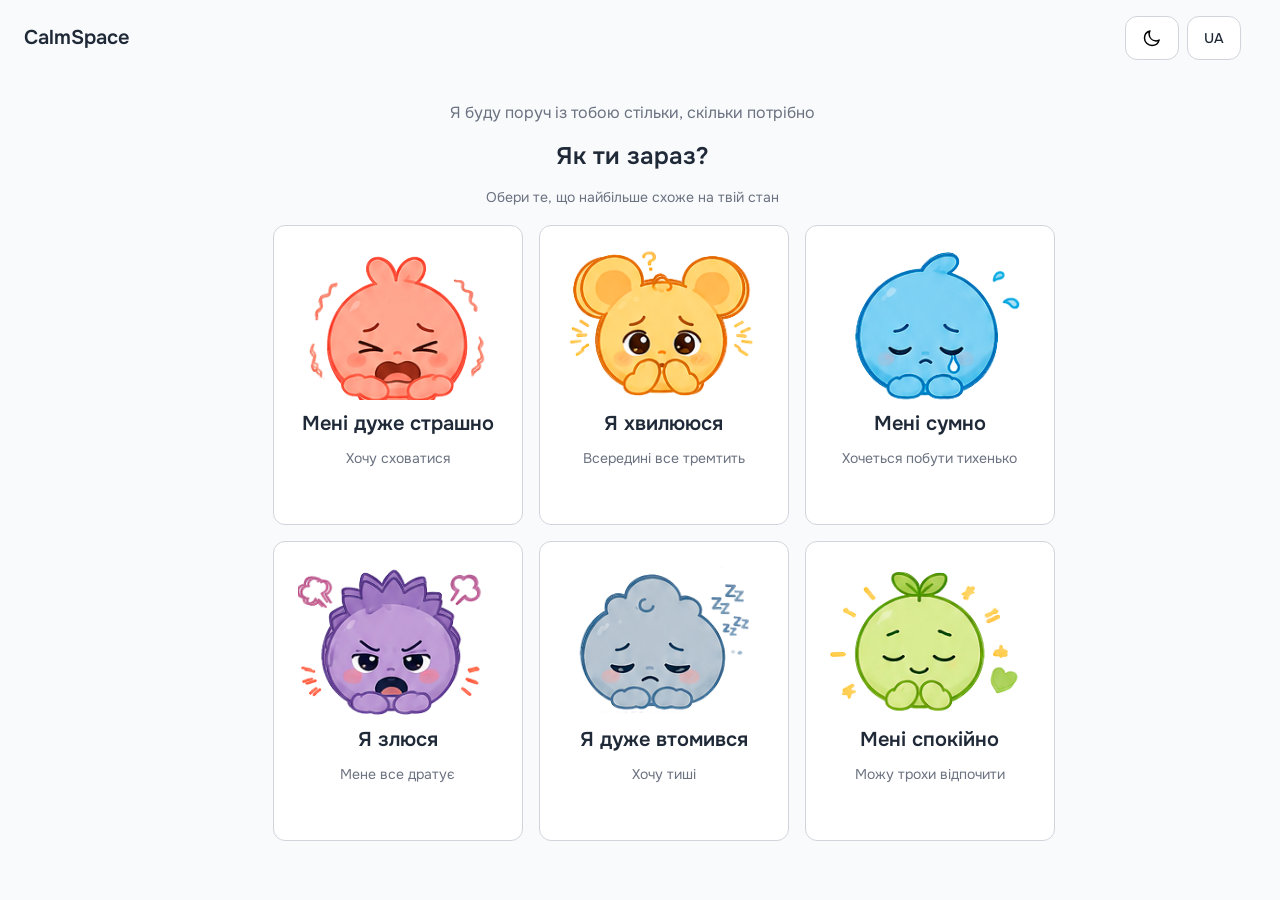
==== commit 32f86eeb: "mega" ====
--- a/index.html
+++ b/index.html
@@ -93,7 +93,7 @@
                 </button>
 
                 <!-- Злість -->
-                <button class="state-card" type="button">
+                <button class="state-card" data-state="angry" type="button">
                     <div class="state-card__emoji state-card__emoji--angry" aria-hidden="true">
                     </div>
 
@@ -161,9 +161,6 @@
                 </h2>
 
             </div>
-            <!-- <button class="button button__back activity-back" type="button" data-activity-back>
-                Повернутися
-            </button> -->
 
         </section>
 
@@ -371,11 +368,6 @@
                     </div>
 
                 </div>
-                <!-- <button class="button button__back activity-back" type="button">
-                    Повернутися
-                </button> -->
-
-
             </div>
 
         </section>
@@ -391,18 +383,10 @@
 
                 <div class="sad__elly">
 
-                    <img
-                        class="sad__elly-image sad__elly-image--current"
-                        src="images/elly/elly_sadly1.webp"
-                        alt="Еллі"
-                    >
-
-                    <img
-                        class="sad__elly-image sad__elly-image--next"
-                        src="images/elly/elly_sadly1.webp"
-                        alt=""
-                        aria-hidden="true"
-                    >
+                    <img class="sad__elly-image sad__elly-image--current" src="images/elly/elly_sadly1.webp" alt="Еллі">
+
+                    <img class="sad__elly-image sad__elly-image--next" src="images/elly/elly_sadly1.webp" alt=""
+                        aria-hidden="true">
 
                 </div>
 
@@ -419,10 +403,7 @@
 
                 <div class="sad__action">
                     <!-- Контент поточного кроку -->
-                     
-                    <!-- <button class="button button__back activity-back" type="button" data-activity-back>
-                        Повернутися
-                    </button> -->
+
                 </div>
 
 
@@ -524,6 +505,424 @@
 
         </section>
 
+        <!-- Злість -->
+        <section class="angry" aria-hidden="true">
+            <div class="angry__content">
+                <h2 class="angry__title">Я бачу, ти злишся. Давай допоможу тобі заспокоїтися! Разом впораємось!</h2>
+                <img class="angry__elly-image" src="images/elly/elly_ag.webp" alt="Еллі">
+
+
+                <div class="angry__games">
+
+                    <p class="angry__games-title">
+                        Обери, що хочеш спробувати
+                    </p>
+
+                    <div class="angry__games-list">
+
+                        <button class="angry__game" type="button" data-angry-game="cloud">
+                            <span class="angry__game-icon" aria-hidden="true">
+                                <svg width="64" height="64" viewBox="0 0 64 64" fill="none"
+                                    xmlns="http://www.w3.org/2000/svg" class="cloud-tangle">
+
+                                    <!-- =========================================================
+       ЗАВИТКИ ВОКРУГ ХМАРКИ (5 штук)
+       Каждый — отдельный path с классом .tangle
+       data-tangle="1..5" — для JS
+  ========================================================== -->
+
+                                    <!-- Завиток 1 — верхний левый (петля) -->
+                                    <path class="tangle" data-tangle="1" d="M14 14
+           C 11 11, 8 14, 10 17
+           C 12 20, 16 19, 15 15
+           C 14.5 12.5, 12 12, 11 13.5" stroke="#86B3C6" stroke-width="1.8" stroke-linecap="round" fill="none" />
+
+                                    <!-- Завиток 2 — верхний правый (зигзаг) -->
+                                    <path class="tangle" data-tangle="2" d="M46 12 L 50 16 L 47 19 L 51 22"
+                                        stroke="#86B3C6" stroke-width="1.8" stroke-linecap="round"
+                                        stroke-linejoin="round" fill="none" />
+
+                                    <!-- Завиток 3 — левый (спираль) -->
+                                    <path class="tangle" data-tangle="3" d="M8 32
+           C 5 30, 4 34, 7 35
+           C 10 36, 11 32, 8.5 30.5
+           C 6.5 29.5, 5 31, 5.5 33" stroke="#86B3C6" stroke-width="1.8" stroke-linecap="round" fill="none" />
+
+                                    <!-- Завиток 4 — правый (узелок) -->
+                                    <path class="tangle" data-tangle="4" d="M56 30
+           C 59 28, 60 32, 57 33
+           C 54 34, 53 30, 55.5 28.5
+           C 58 27, 60 29, 59.5 31" stroke="#86B3C6" stroke-width="1.8" stroke-linecap="round" fill="none" />
+
+                                    <!-- Завиток 5 — нижний правый (волна-узел) -->
+                                    <path class="tangle" data-tangle="5" d="M50 48
+           C 54 46, 56 50, 53 51
+           C 50 52, 49 49, 51 47.5" stroke="#86B3C6" stroke-width="1.8" stroke-linecap="round" fill="none" />
+
+
+                                    <!-- =========================================================
+       ТЕЛО ХМАРКИ
+  ========================================================== -->
+                                    <path d="M18 43
+           C13 43 10 39.5 10 35
+           C10 30.8 13.2 27.5 17.5 27.2
+           C18.5 21.3 23.3 17 29.5 17
+           C35.2 17 40 20.6 41.5 25.8
+           C42.2 25.6 43 25.5 44 25.5
+           C49.5 25.5 54 29.4 54 34.5
+           C54 39.3 50.2 43 45 43
+           Z" fill="#DCEEF4" stroke="#86B3C6" stroke-width="2" stroke-linejoin="round" />
+
+
+                                    <!-- =========================================================
+       ЛИЦО — «трохи неспокійне»
+       (у спокійному стані JS замінить ці path на «задоволене»)
+  ========================================================== -->
+
+                                    <!-- Брови — чуть сходятся к центру (легкое напряжение) -->
+                                    <path class="face face--worried" d="M23 31 L27 32" stroke="#668D9D"
+                                        stroke-width="1.6" stroke-linecap="round" />
+
+                                    <path class="face face--worried" d="M41 31 L37 32" stroke="#668D9D"
+                                        stroke-width="1.6" stroke-linecap="round" />
+
+                                    <!-- Глаза — те же дуги, что у тебя -->
+                                    <path d="M25 34C25.8 33 27 33 27.8 34" stroke="#668D9D" stroke-width="1.7"
+                                        stroke-linecap="round" />
+
+                                    <path d="M36.2 34C37 33 38.2 33 39 34" stroke="#668D9D" stroke-width="1.7"
+                                        stroke-linecap="round" />
+
+                                    <!-- Рот — волнистая линия (неспокойствие) -->
+                                    <path class="face face--worried" d="M28 39
+           C 30 37.5, 31.5 40, 33.5 38.5
+           C 35 37.5, 36 38.5, 37 38" stroke="#668D9D" stroke-width="1.7" stroke-linecap="round" fill="none" />
+
+                                    <!-- Рот — спокойная улыбка (скрыт, JS покажет в конце) -->
+                                    <path class="face face--calm" d="M29.5 38C31 39.5 33 39.5 34.5 38" stroke="#668D9D"
+                                        stroke-width="1.7" stroke-linecap="round" fill="none" style="display: none;" />
+                                </svg>
+                            </span>
+                            <span class="angry__game-title">Розплутай хмарку</span>
+                            <span class="angry__game-text">Натискай на вузлики</span>
+                        </button>
+
+                        <button class="angry__game" type="button" data-angry-game="steam">
+                            <span class="angry__game-icon" aria-hidden="true">
+                                <svg width="64" height="64" viewBox="0 0 64 64" fill="none"
+                                    xmlns="http://www.w3.org/2000/svg">
+
+                                    <!-- Хмарка пари -->
+                                    <path d="M16 37
+                                            C12 37 9 34 9 30
+                                            C9 26.5 11.8 23.5 15.5 23
+                                            C16.8 18.5 20.8 15.5 25.5 15.5
+                                            C30 15.5 34 18.2 35.5 22.2" stroke="#91B8C8" stroke-width="2.2"
+                                        stroke-linecap="round" stroke-linejoin="round" />
+
+                                    <!-- Плавний потік -->
+                                    <path d="M34 23
+                                            C39 22 42 24 44 27
+                                            C47 31 50 32 55 31" stroke="#A8C9D5" stroke-width="2.2"
+                                        stroke-linecap="round" />
+
+                                    <path d="M34 29
+                                            C39 28 41 30 43 33
+                                            C46 37 50 38 55 37" stroke="#BBD7E0" stroke-width="2.2"
+                                        stroke-linecap="round" />
+
+                                    <path d="M33 35
+                                            C37 34 39 36 41 39
+                                            C43 42 47 44 52 43" stroke="#C9E1E7" stroke-width="2"
+                                        stroke-linecap="round" />
+
+                                    <!-- Маленькі лінії руху -->
+                                    <path d="M18 43C20 45 22 45 24 44" stroke="#B7D3DD" stroke-width="1.8"
+                                        stroke-linecap="round" />
+
+                                    <path d="M15 47C17 49 19 49 21 48" stroke="#C5DDE4" stroke-width="1.6"
+                                        stroke-linecap="round" />
+                                </svg>
+                            </span>
+                            <span class="angry__game-title">Випусти пару</span>
+                            <span class="angry__game-text">Натискай і випускай</span>
+                        </button>
+
+                        <button class="angry__game" type="button" data-angry-game="calm">
+                            <span class="angry__game-icon" aria-hidden="true">
+                                <svg width="64" height="64" viewBox="0 0 64 64" fill="none"
+                                    xmlns="http://www.w3.org/2000/svg">
+
+                                    <!-- М'яка траєкторія -->
+                                    <path d="M10 42
+                                            C18 25 29 19 42 23
+                                            C49 25 53 31 54 38" stroke="#C8DDE2" stroke-width="1.6"
+                                        stroke-linecap="round" stroke-dasharray="2 4" />
+
+                                    <!-- Світлова кулька 1 -->
+                                    <circle cx="17" cy="32" r="5" fill="#DCEEF0" stroke="#9FC4CD" stroke-width="1.7" />
+
+                                    <circle cx="17" cy="32" r="2" fill="#FFFFFF" />
+
+                                    <!-- Світлова кулька 2 -->
+                                    <circle cx="34" cy="22" r="5.5" fill="#E4F0DF" stroke="#AFC8A8"
+                                        stroke-width="1.7" />
+
+                                    <circle cx="34" cy="22" r="2" fill="#FFFFFF" />
+
+                                    <!-- Світлова кулька 3 -->
+                                    <circle cx="48" cy="34" r="4.5" fill="#F0E8D9" stroke="#D1BFA0"
+                                        stroke-width="1.7" />
+
+                                    <circle cx="48" cy="34" r="1.8" fill="#FFFFFF" />
+
+                                    <!-- Долоньки -->
+                                    <path d="M22 51
+                                            C23 47 25 44 28 44
+                                            C29 44 30 45 30 46
+                                            L29 49
+                                            C31 47 33 46 34 47
+                                            C35 48 34 50 32 52
+                                            C29 55 25 55 22 51Z" fill="#E7DCD3" stroke="#B99F91" stroke-width="1.6"
+                                        stroke-linejoin="round" />
+
+                                    <path d="M42 51
+                                            C41 47 39 44 36 44
+                                            C35 44 34 45 34 46
+                                            L35 49
+                                            C33 47 31 46 30 47" stroke="#B99F91" stroke-width="1.6"
+                                        stroke-linecap="round" stroke-linejoin="round" />
+                                </svg>
+                            </span>
+                            <span class="angry__game-title">Лови спокій</span>
+                            <span class="angry__game-text">Лови світлячків спокою</span>
+                        </button>
+
+                    </div>
+
+                </div>
+
+                <!-- сюда JS вставит кнопку «Повернутися» -->
+            </div>
+        </section>
+
+        <section class="angry-game" aria-hidden="true" data-angry-screen="cloud">
+
+            <div class="angry-game__content">
+
+                <h2 class="angry-game__title">
+                    Допоможи мені розплутати нитки
+                </h2>
+
+                <div class="angry-game__stage">
+
+                    <!-- Еллі — 4 шари -->
+                    <div class="angry-game__elly">
+
+                        <img class="angry-game__elly-image angry-game__elly-image--angry"
+                            src="images/elly/elly_angry.webp" alt="Еллі">
+
+                        <img class="angry-game__elly-image angry-game__elly-image--half-calm"
+                            src="images/elly/elly_ag.webp" alt="" aria-hidden="true">
+
+                        <img class="angry-game__elly-image angry-game__elly-image--calm"
+                            src="images/elly/elly_angry_2.webp" alt="" aria-hidden="true">
+
+                        <img class="angry-game__elly-image angry-game__elly-image--blink"
+                            src="images/elly/elly_angry_1.webp" alt="" aria-hidden="true">
+
+                    </div>
+
+                    <!-- Нитки поверх Еллі -->
+                    <div class="angry-game__threads">
+
+                        <svg class="angry-game__svg" viewBox="0 0 300 250" preserveAspectRatio="xMidYMid meet"
+                            aria-hidden="true">
+                            <!-- Нитка 1 — НИЖНІЙ шар -->
+                            <g class="thread" data-thread="1" data-order="5">
+                                <path class="thread__glow" d="M 40 60 Q 80 30, 120 70 T 200 50"
+                                    stroke="rgba(255, 255, 255, 0.85)" stroke-width="6" fill="none"
+                                    stroke-linecap="round" />
+                                <path class="thread__line" d="M 40 60 Q 80 30, 120 70 T 200 50" stroke="#B5739D"
+                                    stroke-width="3" fill="none" stroke-linecap="round" />
+                                <circle class="thread__knot" cx="200" cy="50" r="7" fill="#8C4E74" />
+                                <circle class="thread__knot-inner" cx="200" cy="50" r="3.5" fill="#F7E4EE" />
+                            </g>
+
+                            <!-- Нитка 2 — шар 2 -->
+                            <g class="thread" data-thread="2" data-order="4">
+                                <path class="thread__glow" d="M 260 80 Q 230 130, 180 120 T 100 160"
+                                    stroke="rgba(255, 255, 255, 0.85)" stroke-width="6" fill="none"
+                                    stroke-linecap="round" />
+                                <path class="thread__line" d="M 260 80 Q 230 130, 180 120 T 100 160" stroke="#C99A5C"
+                                    stroke-width="3" fill="none" stroke-linecap="round" />
+                                <circle class="thread__knot" cx="100" cy="160" r="7" fill="#8F6A38" />
+                                <circle class="thread__knot-inner" cx="100" cy="160" r="3.5" fill="#F6EBD9" />
+                            </g>
+
+                            <!-- Нитка 3 — шар 3 -->
+                            <g class="thread" data-thread="3" data-order="3">
+                                <path class="thread__glow" d="M 60 200 Q 110 230, 160 190 T 250 210"
+                                    stroke="rgba(255, 255, 255, 0.85)" stroke-width="6" fill="none"
+                                    stroke-linecap="round" />
+                                <path class="thread__line" d="M 60 200 Q 110 230, 160 190 T 250 210" stroke="#5C8BB5"
+                                    stroke-width="3" fill="none" stroke-linecap="round" />
+                                <circle class="thread__knot" cx="250" cy="210" r="7" fill="#375B7F" />
+                                <circle class="thread__knot-inner" cx="250" cy="210" r="3.5" fill="#DCE7F2" />
+                            </g>
+
+                            <!-- Нитка 4 — шар 4 -->
+                            <g class="thread" data-thread="4" data-order="2">
+                                <path class="thread__glow" d="M 30 130 Q 90 100, 150 140 T 220 120"
+                                    stroke="rgba(255, 255, 255, 0.85)" stroke-width="6" fill="none"
+                                    stroke-linecap="round" />
+                                <path class="thread__line" d="M 30 130 Q 90 100, 150 140 T 220 120" stroke="#7BA88E"
+                                    stroke-width="3" fill="none" stroke-linecap="round" />
+                                <circle class="thread__knot" cx="220" cy="120" r="7" fill="#4D7660" />
+                                <circle class="thread__knot-inner" cx="220" cy="120" r="3.5" fill="#E2EFE7" />
+                            </g>
+
+                            <!-- Нитка 5 — ВЕРХНІЙ шар -->
+                            <g class="thread" data-thread="5" data-order="1">
+                                <path class="thread__glow" d="M 240 30 Q 200 70, 160 50 T 80 100"
+                                    stroke="rgba(255, 255, 255, 0.85)" stroke-width="6" fill="none"
+                                    stroke-linecap="round" />
+                                <path class="thread__line" d="M 240 30 Q 200 70, 160 50 T 80 100" stroke="#8E6BB8"
+                                    stroke-width="3" fill="none" stroke-linecap="round" />
+                                <circle class="thread__knot" cx="80" cy="100" r="7" fill="#5E4585" />
+                                <circle class="thread__knot-inner" cx="80" cy="100" r="3.5" fill="#EAE2F2" />
+                            </g>
+                        </svg>
+
+                    </div>
+
+                </div>
+
+                <p class="angry-game__counter">
+                    Залишилось ниток: <span data-thread-count>5</span>
+                </p>
+
+                <div class="angry-game__finish" aria-hidden="true">
+
+                    <p class="angry-game__thanks">
+                        А ти як зараз?
+                    </p>
+
+                    <div class="angry-game__choices">
+
+                        <button class="angry-game__choice" type="button" data-angry-choice="calm">
+                            Я вже так не злюся
+                        </button>
+
+                        <button class="angry-game__choice" type="button" data-angry-choice="still-angry">
+                            Я ще злюся
+                        </button>
+
+                    </div>
+
+                </div>
+
+            </div>
+        </section>
+
+        <!-- =========================================================
+            ЕКРАН ГРИ «ВИПУСТИ ПАРУ»
+            ========================================================== -->
+        <section class="angry-steam" aria-hidden="true" data-angry-screen="steam">
+
+            <div class="angry-steam__content">
+
+                <h2 class="angry-steam__title">
+                    Допоможи мені випустити пару
+                </h2>
+
+                <p class="angry-steam__hint" data-steam-hint aria-live="polite"></p>
+
+                <div class="angry-steam__stage">
+
+                    <!-- Димка на фоні -->
+                    <div class="angry-steam__fog" aria-hidden="true">
+                        <span class="angry-steam__fog-blob angry-steam__fog-blob--1"></span>
+                        <span class="angry-steam__fog-blob angry-steam__fog-blob--2"></span>
+                        <span class="angry-steam__fog-blob angry-steam__fog-blob--3"></span>
+                        <span class="angry-steam__fog-blob angry-steam__fog-blob--4"></span>
+                    </div>
+
+                    <!-- Еллі — 4 шари -->
+                    <div class="angry-steam__elly">
+
+                        <img class="angry-steam__elly-image angry-steam__elly-image--full-steam"
+                            src="images/elly/elly_angry_4.webp" alt="Еллі">
+
+                        <img class="angry-steam__elly-image angry-steam__elly-image--some-steam"
+                            src="images/elly/elly_angry_5.webp" alt="" aria-hidden="true">
+
+                        <img class="angry-steam__elly-image angry-steam__elly-image--calm"
+                            src="images/elly/elly_angry_2.webp" alt="" aria-hidden="true">
+
+                        <img class="angry-steam__elly-image angry-steam__elly-image--blink"
+                            src="images/elly/elly_angry_1.webp" alt="" aria-hidden="true">
+
+                    </div>
+
+                    <!-- Поле для шариків -->
+                    <div class="angry-steam__balloons" data-balloons-container aria-hidden="true"></div>
+
+                </div>
+
+                <!-- Елементи під час гри (зникають у фіналі) -->
+                <div class="angry-steam__live-info" data-steam-live>
+
+                    <p class="angry-steam__counter">
+                        Розвіяно пари: <span data-balloon-count>0</span>
+                    </p>
+
+                    <p class="angry-steam__timer">
+                        Залишилось: <span data-steam-time>60</span> с
+                    </p>
+
+                </div>
+
+                <!-- Фінальний блок -->
+                <div class="angry-steam__finish" aria-hidden="true">
+                <p class="angry-steam__thanks" data-steam-thanks></p>
+                <p class="angry-steam__question">А ти як себе почуваєш?</p>
+                <div class="angry-steam__choices">
+                    <button class="angry-steam__choice" data-angry-choice="calm">Я вже так не злюся</button>
+                    <button class="angry-steam__choice" data-angry-choice="still-angry">Я ще злюся</button>
+                </div>
+            </div>
+
+            </div>
+        </section>
+        <section class="angry-final" aria-hidden="true">
+            <div class="angry-final__content">
+
+                <h2 class="angry-final__title" data-angry-final-title>
+                    Рада допомогти! Я з тобою поруч
+                </h2>
+
+                <div class="angry-final__elly">
+                    <img
+                        class="angry-final__elly-image angry-final__elly-image--current"
+                        src="images/elly/elly_angry_2.webp"
+                        alt="Еллі"
+                        data-angry-final-image
+                    >
+                    <img
+                        class="angry-final__elly-image angry-final__elly-image--blink"
+                        src="images/elly/elly_angry_1.webp"
+                        alt=""
+                        aria-hidden="true"
+                        data-angry-final-blink
+                    >
+                </div>
+
+                <!-- activity-options вставится сюда через JS -->
+
+            </div>
+        </section>
+
         <div class="activity-options">
             <p class="activity-options__title">
                 Що тобі зараз хочеться?
--- a/css/style.min.css
+++ b/css/style.min.css
@@ -1 +1 @@
-*,*::before,*::after{-webkit-box-sizing:border-box;box-sizing:border-box;margin:0;padding:0}html{scroll-behavior:smooth}body{min-height:100vh;text-rendering:optimizeLegibility;-webkit-font-smoothing:antialiased}img,picture{display:block;max-width:100%}svg{display:block}input,button,textarea,select{font:inherit;color:inherit}button{border:none;background:none;cursor:pointer}a{color:inherit;text-decoration:none}ul,ol{list-style:none}:root{--color-primary: #6FA8DC;--color-secondary: #A8D8B9;--color-accent: #F6D6A8;--bg-primary: #F8FAFC;--bg-secondary: #FFFFFF;--text-primary: #1F2937;--text-secondary: #6B7280;--text-accent: var(--color-primary);--border-color: #D1D5DB;--font-family: Onest, sans-serif;--font-size-xs: 0.75rem;--font-size-sm: 0.875rem;--font-size-md: 1rem;--font-size-lg: 1.25rem;--font-size-xl: 1.5rem;--font-weight-regular: 400;--font-weight-medium: 500;--font-weight-semibold: 600;--font-weight-bold: 700;--space-1: 4px;--space-2: 8px;--space-3: 12px;--space-4: 16px;--space-5: 20px;--space-6: 24px;--space-8: 32px;--space-10: 40px;--space-12: 48px;--space-16: 64px;--radius-sm: 8px;--radius-md: 12px;--radius-lg: 20px;--radius-round: 999px;--shadow-sm: 0 2px 8px rgba(0, 0, 0, 0.08);--shadow-md: 0 6px 16px rgba(0, 0, 0, 0.12);--shadow-lg: 0 10px 24px rgba(0, 0, 0, 0.16);--transition-fast: 150ms ease;--transition-base: 250ms ease;--transition-slow: 400ms ease}[data-theme=dark]{--bg-primary: #1F2937;--bg-secondary: #374151;--text-primary: #F3F4F6;--text-secondary: #9CA3AF;--border-color: #4B5563}html{font-family:var(--font-family);font-size:100%;scrollbar-gutter:stable}body{min-width:320px;min-height:100vh;background-color:var(--bg-primary);color:var(--text-primary);font-family:var(--font-family);font-size:var(--font-size-md);font-weight:var(--font-weight-regular);line-height:1.5;-webkit-transition:background-color var(--transition-base),color var(--transition-base);transition:background-color var(--transition-base),color var(--transition-base)}::-moz-selection{background-color:var(--color-primary);color:var(--bg-secondary)}::selection{background-color:var(--color-primary);color:var(--bg-secondary)}:focus-visible{outline:2px solid var(--color-primary);outline-offset:3px}.visually-hidden{position:absolute;width:1px;height:1px;padding:0;margin:-1px;overflow:hidden;clip:rect(0, 0, 0, 0);white-space:nowrap;border:0}h1,h2,h3,h4,h5,h6{margin:0;color:var(--text-primary);font-weight:var(--font-weight-semibold);line-height:1.2}h1{font-size:var(--font-size-xl)}h2{font-size:var(--font-size-lg)}h3{font-size:var(--font-size-md)}h4,h5,h6{font-size:var(--font-size-sm)}p{color:var(--text-primary)}.text-secondary{color:var(--text-secondary)}a{color:var(--color-primary);-webkit-transition:color var(--transition-fast);transition:color var(--transition-fast)}a:hover{color:var(--color-accent)}@media(min-width: 768px){h1{font-size:2rem}h2{font-size:1.5rem}h3{font-size:1.25rem}}.header{display:-webkit-box;display:-ms-flexbox;display:flex;-webkit-box-align:center;-ms-flex-align:center;align-items:center;-webkit-box-pack:justify;-ms-flex-pack:justify;justify-content:space-between;width:100%;padding:var(--space-4)}.logo{color:var(--text-primary);font-size:var(--font-size-lg);font-weight:var(--font-weight-semibold);-webkit-transition:opacity var(--transition-fast);transition:opacity var(--transition-fast)}.logo:hover{opacity:.75}.header__actions{display:-webkit-box;display:-ms-flexbox;display:flex;-webkit-box-align:center;-ms-flex-align:center;align-items:center;gap:var(--space-2)}@media(min-width: 768px){.header{padding-inline:var(--space-6)}}.main{width:100%;padding:var(--space-6) var(--space-4)}.welcome{display:-webkit-box;display:-ms-flexbox;display:flex;-webkit-box-orient:vertical;-webkit-box-direction:normal;-ms-flex-direction:column;flex-direction:column;-webkit-box-align:center;-ms-flex-align:center;align-items:center;gap:var(--space-4);width:100%;max-width:720px;margin-inline:auto;text-align:center}.welcome__content{display:-webkit-box;display:-ms-flexbox;display:flex;-webkit-box-orient:vertical;-webkit-box-direction:normal;-ms-flex-direction:column;flex-direction:column;-webkit-box-align:center;-ms-flex-align:center;align-items:center;gap:var(--space-4);max-width:600px}.welcome__message{color:var(--text-secondary);font-size:var(--font-size-md);font-weight:var(--font-weight-regular);line-height:1.6}.welcome__description{max-width:480px;color:var(--text-secondary);font-size:var(--font-size-sm);font-weight:var(--font-weight-regular);line-height:1.6}.welcome__title{color:var(--text-primary);font-size:var(--font-size-xl);font-weight:var(--font-weight-semibold);line-height:1.2}@media(min-width: 768px){.main{padding-inline:var(--space-6)}}.button{display:-webkit-inline-box;display:-ms-inline-flexbox;display:inline-flex;-webkit-box-align:center;-ms-flex-align:center;align-items:center;-webkit-box-pack:center;-ms-flex-pack:center;justify-content:center;min-height:44px;padding-inline:var(--space-4);border:1px solid var(--border-color);border-radius:var(--radius-md);background-color:var(--bg-secondary);color:var(--text-primary);font-family:var(--font-family);font-size:var(--font-size-sm);font-weight:var(--font-weight-medium);cursor:pointer;-webkit-transition:background-color var(--transition-fast),border-color var(--transition-fast),-webkit-transform var(--transition-fast),-webkit-box-shadow var(--transition-fast);transition:background-color var(--transition-fast),border-color var(--transition-fast),-webkit-transform var(--transition-fast),-webkit-box-shadow var(--transition-fast);transition:background-color var(--transition-fast),border-color var(--transition-fast),transform var(--transition-fast),box-shadow var(--transition-fast);transition:background-color var(--transition-fast),border-color var(--transition-fast),transform var(--transition-fast),box-shadow var(--transition-fast),-webkit-transform var(--transition-fast),-webkit-box-shadow var(--transition-fast)}.button:hover{background-color:var(--bg-primary);border-color:var(--color-primary)}.button:active{-webkit-transform:scale(0.98);transform:scale(0.98)}.button:focus-visible{outline:2px solid var(--color-primary);outline-offset:3px}.button__back{padding:var(--space-2);margin-top:var(--space-2);border:0;background:rgba(0,0,0,0);color:var(--text-secondary);font-size:var(--font-size-sm);font-weight:var(--font-weight-regular)}.button__back:hover{background-color:rgba(0,0,0,0);border-color:rgba(0,0,0,0);color:var(--text-primary)}.button__back:focus-visible{outline:2px solid var(--color-primary);outline-offset:3px}.button_sad-emotion{display:-webkit-box;display:-ms-flexbox;display:flex;-webkit-box-align:center;-ms-flex-align:center;align-items:center;-webkit-box-pack:center;-ms-flex-pack:center;justify-content:center;width:100%;min-height:52px;padding:var(--space-3);border:1px solid var(--border-color);border-radius:var(--radius-md);background-color:var(--bg-secondary);color:var(--text-primary);font-size:var(--font-size-sm);font-weight:var(--font-weight-medium);text-align:center}.button_sad-emotion:hover{background-color:var(--bg-primary);border-color:var(--color-primary);-webkit-transform:translateY(-2px);transform:translateY(-2px)}.button_sad-emotion:active{-webkit-transform:scale(0.98);transform:scale(0.98)}.button_sad-emotion:focus-visible{outline:2px solid var(--color-primary);outline-offset:3px}.button_sad-custom{display:-webkit-box;display:-ms-flexbox;display:flex;width:100%;min-height:52px;padding:var(--space-3) var(--space-4);border:1px solid var(--border-color);border-radius:var(--radius-md);background-color:var(--bg-secondary);color:var(--text-primary);font-size:var(--font-size-sm);font-weight:var(--font-weight-medium)}.button_sad-custom:hover{background-color:var(--bg-primary);border-color:var(--color-primary)}.button_sad-custom:active{-webkit-transform:scale(0.98);transform:scale(0.98)}.button_sad-custom:focus-visible{outline:2px solid var(--color-primary);outline-offset:3px}.button_sad-send{display:-webkit-box;display:-ms-flexbox;display:flex;width:100%;min-height:52px;margin-top:var(--space-4);padding:var(--space-3) var(--space-4);border:1px solid var(--border-color);border-radius:var(--radius-md);background-color:var(--bg-secondary);color:var(--text-primary);font-size:var(--font-size-sm);font-weight:var(--font-weight-medium)}.button_sad-send:hover{background-color:var(--bg-primary);border-color:var(--color-primary)}.button_sad-send:active{-webkit-transform:scale(0.98);transform:scale(0.98)}.button_sad-send:focus-visible{outline:2px solid var(--color-primary);outline-offset:3px}.button_sad-back{display:-webkit-box;display:-ms-flexbox;display:flex;width:100%;margin-top:var(--space-3);padding:var(--space-2);border:0;border-radius:var(--radius-md);background:rgba(0,0,0,0);color:var(--text-secondary);font-size:var(--font-size-sm);font-weight:var(--font-weight-regular)}.button_sad-back:hover{background-color:var(--bg-secondary);border-color:rgba(0,0,0,0);color:var(--text-primary)}.button_sad-back:active{-webkit-transform:scale(0.98);transform:scale(0.98)}.button_sad-back:focus-visible{outline:2px solid var(--color-primary);outline-offset:3px}.state-card{display:-webkit-box;display:-ms-flexbox;display:flex;-webkit-box-orient:vertical;-webkit-box-direction:normal;-ms-flex-direction:column;flex-direction:column;-webkit-box-align:center;-ms-flex-align:center;align-items:center;gap:var(--space-3);min-height:300px;padding:var(--space-6);background-color:var(--bg-secondary);border:1px solid var(--border-color);border-radius:var(--radius-md);color:var(--text-primary);cursor:pointer;-webkit-transition:border-color var(--transition-fast),-webkit-transform var(--transition-fast),-webkit-box-shadow var(--transition-fast);transition:border-color var(--transition-fast),-webkit-transform var(--transition-fast),-webkit-box-shadow var(--transition-fast);transition:transform var(--transition-fast),box-shadow var(--transition-fast),border-color var(--transition-fast);transition:transform var(--transition-fast),box-shadow var(--transition-fast),border-color var(--transition-fast),-webkit-transform var(--transition-fast),-webkit-box-shadow var(--transition-fast)}.state-card__emoji{position:relative;width:200px;height:150px;-webkit-transition:opacity var(--transition-base);transition:opacity var(--transition-base)}.state-card__emoji::before,.state-card__emoji::after{content:"";position:absolute;inset:0;background-image:url("../../icons/sprite-emodgy.png");background-repeat:no-repeat;background-size:450px 930px;pointer-events:none}.state-card__emoji::before{background-position:var(--sprite-start);-webkit-animation:emotion-first 3s ease-in-out infinite;animation:emotion-first 3s ease-in-out infinite}.state-card__emoji::after{background-position:var(--sprite-end);-webkit-animation:emotion-second 3s ease-in-out infinite;animation:emotion-second 3s ease-in-out infinite}.state-card__emoji--fear{--sprite-start: -18px -10px;--sprite-end: -243px -10px}.state-card__emoji--worry{--sprite-start: -18px -174px;--sprite-end: -244px -174px}.state-card__emoji--sad{--sprite-start: -18px -326px;--sprite-end: -244px -327px}.state-card__emoji--angry{--sprite-start: -18px -482px;--sprite-end: -244px -482px}.state-card__emoji--tired{--sprite-start: -18px -630px;--sprite-end: -244px -632px}.state-card__emoji--calm{--sprite-start: -18px -782px;--sprite-end: -247px -782px}.state-card__title{margin:0;color:var(--text-primary);font-size:var(--font-size-lg);font-weight:var(--font-weight-semibold);text-align:center}.state-card__description{max-width:240px;color:var(--text-secondary);font-size:var(--font-size-sm);line-height:1.5;text-align:center}.state-card:hover{-webkit-transform:translateY(-4px);transform:translateY(-4px);-webkit-box-shadow:var(--shadow-md);box-shadow:var(--shadow-md)}.state-card:focus-visible{outline:3px solid var(--color-primary);outline-offset:3px}.state-card:active{-webkit-transform:scale(0.98);transform:scale(0.98)}.state-card.is-selected{border-color:var(--color-primary);-webkit-box-shadow:var(--shadow-md);box-shadow:var(--shadow-md);-webkit-transform:translateY(-4px);transform:translateY(-4px)}@-webkit-keyframes emotion-first{0%,45%{opacity:1}55%,100%{opacity:0}}@keyframes emotion-first{0%,45%{opacity:1}55%,100%{opacity:0}}@-webkit-keyframes emotion-second{0%,45%{opacity:0}55%,100%{opacity:1}}@keyframes emotion-second{0%,45%{opacity:0}55%,100%{opacity:1}}.states{display:grid;grid-template-columns:1fr;gap:var(--space-4);width:100%;max-width:1200px;margin-inline:auto}@media(min-width: 600px){.states{grid-template-columns:repeat(2, 1fr)}}@media(min-width: 900px){.states{grid-template-columns:repeat(3, 1fr)}}.breathing{display:none;-webkit-box-orient:vertical;-webkit-box-direction:normal;-ms-flex-direction:column;flex-direction:column;-webkit-box-align:center;-ms-flex-align:center;align-items:center;-webkit-box-pack:center;-ms-flex-pack:center;justify-content:center;gap:var(--space-4);width:100%;min-height:0;padding:var(--space-6);background-image:url("../images/bg_could.webp");background-repeat:no-repeat;background-position:center;background-size:cover;border-radius:var(--radius-lg);text-align:center}.breathing.is-active{display:-webkit-box;display:-ms-flexbox;display:flex}.breathing__main{display:-webkit-box;display:-ms-flexbox;display:flex;-webkit-box-orient:vertical;-webkit-box-direction:normal;-ms-flex-direction:column;flex-direction:column;-webkit-box-align:center;-ms-flex-align:center;align-items:center;gap:var(--space-4)}.breathing__cloud{position:relative;width:340px;height:275px}.breathing__frame{position:absolute;top:0;left:0;display:block;width:336px;height:275px;background-image:url("../../images/elly/elly_breathing.webp");background-repeat:no-repeat;background-size:620px 320px;opacity:0}.breathing__frame--1{z-index:1;background-position:8px -25px;-webkit-animation:cloud-small 8s linear infinite;animation:cloud-small 8s linear infinite}.breathing__frame--2{z-index:2;background-position:-301px -20px;-webkit-animation:cloud-big 8s ease-in-out infinite;animation:cloud-big 8s ease-in-out infinite}.breathing__phases{position:relative;min-width:120px;min-height:40px}.breathing__phase{position:absolute;inset:0;color:var(--text-primary);font-size:var(--font-size-xl);font-weight:var(--font-weight-semibold);opacity:0}.breathing__phase--inhale{-webkit-animation:phase-inhale 8s ease-in-out infinite;animation:phase-inhale 8s ease-in-out infinite}.breathing__phase--exhale{-webkit-animation:phase-exhale 8s ease-in-out infinite;animation:phase-exhale 8s ease-in-out infinite}@-webkit-keyframes cloud-small{0%{opacity:1;-webkit-transform:scale(0.8);transform:scale(0.8)}20%{opacity:1;-webkit-transform:scale(1);transform:scale(1)}50%{opacity:1;-webkit-transform:scale(1.1);transform:scale(1.1)}60%{opacity:0;-webkit-transform:scale(0.6);transform:scale(0.6)}90%,100%{opacity:0;-webkit-transform:scale(0.5);transform:scale(0.5)}}@keyframes cloud-small{0%{opacity:1;-webkit-transform:scale(0.8);transform:scale(0.8)}20%{opacity:1;-webkit-transform:scale(1);transform:scale(1)}50%{opacity:1;-webkit-transform:scale(1.1);transform:scale(1.1)}60%{opacity:0;-webkit-transform:scale(0.6);transform:scale(0.6)}90%,100%{opacity:0;-webkit-transform:scale(0.5);transform:scale(0.5)}}@-webkit-keyframes cloud-big{0%,40%{opacity:0;-webkit-transform:scale(1.2);transform:scale(1.2)}55%{opacity:1;-webkit-transform:scale(1.2);transform:scale(1.2)}100%{opacity:1;-webkit-transform:scale(0.8);transform:scale(0.8);-webkit-animation-timing-function:ease-in;animation-timing-function:ease-in}}@keyframes cloud-big{0%,40%{opacity:0;-webkit-transform:scale(1.2);transform:scale(1.2)}55%{opacity:1;-webkit-transform:scale(1.2);transform:scale(1.2)}100%{opacity:1;-webkit-transform:scale(0.8);transform:scale(0.8);-webkit-animation-timing-function:ease-in;animation-timing-function:ease-in}}@-webkit-keyframes phase-inhale{0%,45%{opacity:1}50%,100%{opacity:0}}@keyframes phase-inhale{0%,45%{opacity:1}50%,100%{opacity:0}}@-webkit-keyframes phase-exhale{0%,45%{opacity:0}50%,100%{opacity:1}}@keyframes phase-exhale{0%,45%{opacity:0}50%,100%{opacity:1}}.grounding{display:none;width:100%;min-height:60vh;padding:var(--space-6);background-image:url("../../images/bg_grounding.webp");background-repeat:no-repeat;background-position:center;background-size:cover;border-radius:var(--radius-lg);-webkit-box-align:center;-ms-flex-align:center;align-items:center;-webkit-box-pack:center;-ms-flex-pack:center;justify-content:center;text-align:center}.grounding.is-active{display:-webkit-box;display:-ms-flexbox;display:flex}.grounding__content{display:-webkit-box;display:-ms-flexbox;display:flex;-webkit-box-orient:vertical;-webkit-box-direction:normal;-ms-flex-direction:column;flex-direction:column;-webkit-box-align:center;-ms-flex-align:center;align-items:center;gap:var(--space-5);width:100%;max-width:640px}.grounding__content .activity-options{margin-top:-50px}.grounding__title{max-width:560px;color:var(--text-primary);font-size:var(--font-size-xl);font-weight:var(--font-weight-semibold);line-height:1.3}.grounding__instruction{max-width:520px;color:var(--text-secondary);font-size:var(--font-size-lg);font-weight:var(--font-weight-regular);line-height:1.5;min-height:5.25rem;display:-webkit-box;display:-ms-flexbox;display:flex;-webkit-box-align:center;-ms-flex-align:center;align-items:center;-webkit-box-pack:center;-ms-flex-pack:center;justify-content:center;margin:0;-webkit-transition:opacity 500ms ease,height 500ms ease,margin 500ms ease;transition:opacity 500ms ease,height 500ms ease,margin 500ms ease}.grounding__instruction.is-empty{height:0;min-height:0;margin:0;overflow:hidden;opacity:0}.grounding__actions{display:-webkit-box;display:-ms-flexbox;display:flex;-webkit-box-orient:vertical;-webkit-box-direction:normal;-ms-flex-direction:column;flex-direction:column;-webkit-box-align:center;-ms-flex-align:center;align-items:center;gap:var(--space-2);width:100%;max-width:320px;margin-top:var(--space-3)}.grounding__actions.is-hidden{display:none}.grounding__action{width:100%;min-height:52px;padding-inline:var(--space-5);border:0;border-radius:var(--radius-md);background-color:var(--color-primary);color:#fff;font-family:var(--font-family);font-size:var(--font-size-md);font-weight:var(--font-weight-medium);cursor:pointer;-webkit-transition:background-color var(--transition-fast),-webkit-transform var(--transition-fast),-webkit-box-shadow var(--transition-fast);transition:background-color var(--transition-fast),-webkit-transform var(--transition-fast),-webkit-box-shadow var(--transition-fast);transition:background-color var(--transition-fast),transform var(--transition-fast),box-shadow var(--transition-fast);transition:background-color var(--transition-fast),transform var(--transition-fast),box-shadow var(--transition-fast),-webkit-transform var(--transition-fast),-webkit-box-shadow var(--transition-fast)}.grounding__action:hover{-webkit-box-shadow:var(--shadow-sm);box-shadow:var(--shadow-sm)}.grounding__action:active{-webkit-transform:scale(0.98);transform:scale(0.98)}.grounding__action:focus-visible{outline:2px solid var(--color-primary);outline-offset:3px}.grounding__help{padding:var(--space-2);border:0;background:rgba(0,0,0,0);color:var(--text-secondary);font-size:var(--font-size-sm);font-weight:var(--font-weight-regular);cursor:pointer;-webkit-transition:color var(--transition-fast),opacity var(--transition-fast);transition:color var(--transition-fast),opacity var(--transition-fast)}.grounding__help:hover{color:var(--text-primary)}.grounding__help:focus-visible{outline:2px solid var(--color-primary);outline-offset:3px;border-radius:var(--radius-sm)}.grounding__check{display:none;-webkit-box-orient:vertical;-webkit-box-direction:normal;-ms-flex-direction:column;flex-direction:column;-webkit-box-align:center;-ms-flex-align:center;align-items:center;gap:var(--space-4);text-align:center}.grounding__check.is-visible{display:-webkit-box;display:-ms-flexbox;display:flex}.grounding__choices{display:-webkit-box;display:-ms-flexbox;display:flex;-webkit-box-orient:vertical;-webkit-box-direction:normal;-ms-flex-direction:column;flex-direction:column;-webkit-box-align:center;-ms-flex-align:center;align-items:center;gap:var(--space-3);width:100%}.grounding__choice{width:100%;max-width:320px;min-height:44px;padding:var(--space-3) var(--space-4);border:1px solid var(--border-color);border-radius:var(--radius-md);background-color:var(--bg-secondary);color:var(--text-primary);font-family:var(--font-family);font-size:var(--font-size-md);font-weight:var(--font-weight-regular);cursor:pointer;-webkit-transition:background-color var(--transition-fast),border-color var(--transition-fast),-webkit-transform var(--transition-fast),-webkit-box-shadow var(--transition-fast);transition:background-color var(--transition-fast),border-color var(--transition-fast),-webkit-transform var(--transition-fast),-webkit-box-shadow var(--transition-fast);transition:background-color var(--transition-fast),border-color var(--transition-fast),transform var(--transition-fast),box-shadow var(--transition-fast);transition:background-color var(--transition-fast),border-color var(--transition-fast),transform var(--transition-fast),box-shadow var(--transition-fast),-webkit-transform var(--transition-fast),-webkit-box-shadow var(--transition-fast)}.grounding__choice:hover{border-color:var(--color-primary);-webkit-box-shadow:var(--shadow-sm);box-shadow:var(--shadow-sm)}.grounding__choice:active{-webkit-transform:scale(0.98);transform:scale(0.98)}.grounding__choice:focus-visible{outline:2px solid var(--color-primary);outline-offset:3px}.grounding__elly{width:300px;height:auto}.grounding__scene{display:none;-webkit-box-orient:vertical;-webkit-box-direction:normal;-ms-flex-direction:column;flex-direction:column;-webkit-box-align:center;-ms-flex-align:center;align-items:center;gap:var(--space-4);width:100%}.grounding__scene.is-visible{display:-webkit-box;display:-ms-flexbox;display:flex}.grounding__scene-text{margin:0;color:var(--text-primary);font-size:var(--font-size-md);font-weight:var(--font-weight-medium);text-align:center}.grounding__scene-board{position:relative;width:100%;max-width:900px;overflow:hidden;border-radius:var(--radius-lg);opacity:0;-webkit-transform:translateY(15px);transform:translateY(15px)}.grounding__scene-board.is-appearing{-webkit-animation:scene-appear 800ms ease forwards;animation:scene-appear 800ms ease forwards}.grounding__scene-image{display:block;width:100%;height:auto}.grounding__scene-targets{position:absolute;inset:0}.grounding__scene-target{position:absolute;display:block;padding:0;border:2px solid rgba(0,0,0,0);border-radius:var(--radius-md);background:rgba(0,0,0,0);cursor:pointer;-webkit-transition:border-color var(--transition-fast),background-color var(--transition-fast),-webkit-box-shadow var(--transition-fast);transition:border-color var(--transition-fast),background-color var(--transition-fast),-webkit-box-shadow var(--transition-fast);transition:border-color var(--transition-fast),background-color var(--transition-fast),box-shadow var(--transition-fast);transition:border-color var(--transition-fast),background-color var(--transition-fast),box-shadow var(--transition-fast),-webkit-box-shadow var(--transition-fast)}.grounding__scene-target:focus-visible{border-color:hsla(0,0%,100%,.8);background-color:hsla(0,0%,100%,.08);-webkit-box-shadow:0 0 12px hsla(0,0%,100%,.35);box-shadow:0 0 12px hsla(0,0%,100%,.35)}.grounding__scene-target.is-found{border:2px solid var(--color-primary);border-radius:var(--radius-md);background-color:hsla(0,0%,100%,.18);-webkit-box-shadow:0 0 0 4px hsla(0,0%,100%,.35);box-shadow:0 0 0 4px hsla(0,0%,100%,.35);pointer-events:none}.grounding__scene-target.is-hint{-webkit-animation:scene-target-hint 1.2s ease-in-out infinite;animation:scene-target-hint 1.2s ease-in-out infinite;z-index:10}.grounding__scene-target{display:none}.grounding__scene-target[data-scene=scene1].is-active,.grounding__scene-target[data-scene=scene2].is-active,.grounding__scene-target[data-scene=scene3].is-active,.grounding__scene-target[data-scene=scene4].is-active{display:block}.grounding__scene-target--strawberry{left:45%;top:34%;width:12%;height:18%}.grounding__scene-target--cup{left:59%;top:38%;width:14%;height:18%}.grounding__scene-target--plant{left:16%;top:23%;width:25%;height:40%}.grounding__scene-target--book{left:78%;top:24%;width:15%;height:35%}.grounding__scene-target--pillow{left:63%;top:60%;width:32%;height:32%}.grounding__scene-target--teddy{left:69%;top:67%;width:11%;height:26%}.grounding__scene-target--clock{left:26%;top:67%;width:14%;height:23%}.grounding__scene-target--ball{left:10%;top:80%;width:15%;height:20%}.grounding__scene-target--picture{left:57%;top:3%;width:22%;height:34%}.grounding__scene-target--bird{left:21%;top:17%;width:8%;height:12%}.grounding__scene-target--sun{left:61%;top:5%;width:12%;height:20%}.grounding__scene-target--cloud{left:75%;top:9%;width:21%;height:19%}.grounding__scene-target--bench{left:20%;top:63%;width:28%;height:20%}.grounding__scene-target--bike{left:75%;top:53%;width:20%;height:25%}.grounding__scene-target--butterfly{left:52%;top:54%;width:8%;height:12%}.grounding__scene-target--mushroom{left:7%;top:78%;width:9%;height:12%}.grounding__scene-target--flowers{left:68%;top:75%;width:30%;height:24%}.grounding__scene-target--board{left:24%;top:8%;width:37%;height:37%}.grounding__scene-target--globe{left:66%;top:25%;width:12%;height:20%}.grounding__scene-target--classroom-plant{left:0%;top:17%;width:21%;height:51%}.grounding__scene-target--teacher-pencils{left:27%;top:44%;width:4%;height:12%}.grounding__scene-target--notebooks{left:43%;top:45%;width:9%;height:11%}.grounding__scene-target--open-notebook{left:51%;top:71%;width:18%;height:12%}.grounding__scene-target--backpack{left:18%;top:72%;width:12%;height:25%}.grounding__scene-target--window{left:80%;top:0%;width:20%;height:44%}.grounding__scene-target--drawings{left:16%;top:4%;width:6%;height:14%}.grounding__scene-target--airplane{left:16%;top:16%;width:14%;height:17%}.grounding__scene-target--room-drawings{left:15%;top:35%;width:15%;height:15%}.grounding__scene-target--room-drawings1{left:0;top:15%;width:10%;height:30%}.grounding__scene-target--bed{left:13%;top:52%;width:34%;height:35%}.grounding__scene-target--bed-lamp{left:4%;top:55%;width:9%;height:20%}.grounding__scene-target--shelf-books{left:45%;top:24%;width:14%;height:14%}.grounding__scene-target--photo{left:60%;top:32%;width:8%;height:11%}.grounding__scene-target--teddy-room{left:54%;top:42%;width:7%;height:14%}.grounding__scene-target--room-window{left:77%;top:8%;width:12%;height:48%}.grounding__scene-target--moon{left:80%;top:15%;width:6%;height:11%}.grounding__scene-target--room-globe{left:90%;top:46%;width:10%;height:24%}.grounding__scene-target--room-backpack{left:75%;top:75%;width:10%;height:20%}.grounding__scene-target--elephant{left:55%;top:65%;width:9%;height:16%}@-webkit-keyframes scene-target-hint{0%,100%{border-color:hsla(0,0%,100%,.15);background-color:hsla(0,0%,100%,.03);-webkit-box-shadow:0 0 0 0 hsla(0,0%,100%,0);box-shadow:0 0 0 0 hsla(0,0%,100%,0)}50%{border-color:hsla(0,0%,100%,.95);background-color:hsla(0,0%,100%,.15);-webkit-box-shadow:0 0 0 5px hsla(0,0%,100%,.45),0 0 20px 8px hsla(0,0%,100%,.3);box-shadow:0 0 0 5px hsla(0,0%,100%,.45),0 0 20px 8px hsla(0,0%,100%,.3)}}@keyframes scene-target-hint{0%,100%{border-color:hsla(0,0%,100%,.15);background-color:hsla(0,0%,100%,.03);-webkit-box-shadow:0 0 0 0 hsla(0,0%,100%,0);box-shadow:0 0 0 0 hsla(0,0%,100%,0)}50%{border-color:hsla(0,0%,100%,.95);background-color:hsla(0,0%,100%,.15);-webkit-box-shadow:0 0 0 5px hsla(0,0%,100%,.45),0 0 20px 8px hsla(0,0%,100%,.3);box-shadow:0 0 0 5px hsla(0,0%,100%,.45),0 0 20px 8px hsla(0,0%,100%,.3)}}@-webkit-keyframes scene-appear{from{opacity:0;-webkit-transform:translateY(15px);transform:translateY(15px)}to{opacity:1;-webkit-transform:translateY(0);transform:translateY(0)}}@keyframes scene-appear{from{opacity:0;-webkit-transform:translateY(15px);transform:translateY(15px)}to{opacity:1;-webkit-transform:translateY(0);transform:translateY(0)}}@media(min-width: 768px){.grounding{min-height:65vh;padding-inline:var(--space-8)}.grounding__title{font-size:1.75rem}.grounding__instruction{font-size:var(--font-size-xl)}.grounding__actions{max-width:360px}}.activity-options{display:-webkit-box;display:-ms-flexbox;display:flex;-webkit-box-orient:vertical;-webkit-box-direction:normal;-ms-flex-direction:column;flex-direction:column;-webkit-box-align:center;-ms-flex-align:center;align-items:center;gap:var(--space-3);width:100%;max-width:520px;max-height:0;padding:0;overflow:hidden;opacity:0;visibility:hidden;-webkit-transform:translateY(15px);transform:translateY(15px);-webkit-transition:max-height 1.5s ease,padding 1.5s ease,opacity 1.5s ease,visibility 1.5s ease,-webkit-transform 1.5s ease;transition:max-height 1.5s ease,padding 1.5s ease,opacity 1.5s ease,visibility 1.5s ease,-webkit-transform 1.5s ease;transition:max-height 1.5s ease,padding 1.5s ease,opacity 1.5s ease,transform 1.5s ease,visibility 1.5s ease;transition:max-height 1.5s ease,padding 1.5s ease,opacity 1.5s ease,transform 1.5s ease,visibility 1.5s ease,-webkit-transform 1.5s ease}.activity-options.is-visible{max-height:300px;padding-top:var(--space-4);opacity:1;visibility:visible;-webkit-transform:translateY(0);transform:translateY(0)}.activity-options__title{margin:0;color:var(--text-primary);font-size:var(--font-size-md);font-weight:var(--font-weight-medium)}.activity-options__list{display:-webkit-box;display:-ms-flexbox;display:flex;-webkit-box-pack:center;-ms-flex-pack:center;justify-content:center;-ms-flex-wrap:wrap;flex-wrap:wrap;gap:var(--space-3)}.activity-options__option{display:-webkit-box;display:-ms-flexbox;display:flex;-webkit-box-orient:vertical;-webkit-box-direction:normal;-ms-flex-direction:column;flex-direction:column;-webkit-box-align:center;-ms-flex-align:center;align-items:center;gap:var(--space-1);min-width:90px;padding:var(--space-2) var(--space-3);border:1px solid var(--border-color);border-radius:var(--radius-md);background:rgba(0,0,0,0);color:var(--text-primary);font-family:inherit;cursor:pointer;-webkit-transition:background-color var(--transition-fast),-webkit-transform var(--transition-fast);transition:background-color var(--transition-fast),-webkit-transform var(--transition-fast);transition:background-color var(--transition-fast),transform var(--transition-fast);transition:background-color var(--transition-fast),transform var(--transition-fast),-webkit-transform var(--transition-fast)}.activity-options__option:hover{-webkit-transform:translateY(-2px);transform:translateY(-2px);background-color:var(--bg-secondary)}.activity-options__option:focus-visible{outline:2px solid var(--color-primary);outline-offset:3px}.activity-options__option-icon{font-size:24px;line-height:1}.activity-options__option-text{font-size:var(--font-size-sm)}.sad{position:relative;-webkit-perspective:1000px;perspective:1000px;display:none;width:100%;min-height:100vh;background:radial-gradient(circle at 50% 20%, rgba(255, 255, 255, 0.45), transparent 55%),linear-gradient(145deg, #f4f0f7, #eef3f1);-webkit-transition:background 1200ms ease,opacity 500ms ease;transition:background 1200ms ease,opacity 500ms ease;opacity:0}.sad.is-active{display:block;opacity:1}.sad[aria-hidden=false]{display:block;opacity:1}.sad__content{width:min(100% - 32px,720px);min-height:100vh;margin-inline:auto;display:-webkit-box;display:-ms-flexbox;display:flex;-webkit-box-orient:vertical;-webkit-box-direction:normal;-ms-flex-direction:column;flex-direction:column;-webkit-box-align:center;-ms-flex-align:center;align-items:center;padding-block:40px 56px}.sad__title{max-width:620px;min-height:3.6em;margin:0 0 24px;text-align:center;color:var(--text-primary);-webkit-transition:opacity 400ms ease,-webkit-transform 400ms ease;transition:opacity 400ms ease,-webkit-transform 400ms ease;transition:opacity 400ms ease,transform 400ms ease;transition:opacity 400ms ease,transform 400ms ease,-webkit-transform 400ms ease}.sad__elly{position:relative;display:-webkit-box;display:-ms-flexbox;display:flex;-webkit-box-align:center;-ms-flex-align:center;align-items:center;-webkit-box-pack:center;-ms-flex-pack:center;justify-content:center;width:100%;min-height:320px;margin-bottom:24px;-webkit-transition:-webkit-transform 800ms ease;transition:-webkit-transform 800ms ease;transition:transform 800ms ease;transition:transform 800ms ease, -webkit-transform 800ms ease}.sad__elly.is-raised{-webkit-transform:translateY(-50px);transform:translateY(-50px)}.sad__elly-image{display:block;width:auto;height:300px;max-width:100%;-o-object-fit:contain;object-fit:contain;-webkit-transition:opacity 400ms ease;transition:opacity 400ms ease}.sad__elly-image--current,.sad__elly-image--next{position:absolute;inset:0;margin:auto}.sad__elly-image--next{opacity:0;pointer-events:none}.sad__letter{position:absolute;left:50%;top:50%;z-index:50;width:min(70vw,420px);aspect-ratio:1.414/1;opacity:0;pointer-events:none;-webkit-transform:translate(-50%, -50%) translateZ(0) rotate(-3deg);transform:translate(-50%, -50%) translateZ(0) rotate(-3deg)}.sad__letter.is-flying{-webkit-animation:sad-letter-fly 1800ms ease-in forwards;animation:sad-letter-fly 1800ms ease-in forwards}.sad__letter-paper{width:100%;height:100%;padding:32px;background:#fffdf8;border:1px solid rgba(0,0,0,.08);border-radius:4px;-webkit-box-shadow:0 18px 45px rgba(0,0,0,.18),0 4px 10px rgba(0,0,0,.08);box-shadow:0 18px 45px rgba(0,0,0,.18),0 4px 10px rgba(0,0,0,.08);-webkit-transform:rotate(-2deg);transform:rotate(-2deg)}.sad__letter-lines{display:-webkit-box;display:-ms-flexbox;display:flex;-webkit-box-orient:vertical;-webkit-box-direction:normal;-ms-flex-direction:column;flex-direction:column;gap:18px;margin-top:12px}.sad__letter-lines span{display:block;width:85%;height:2px;background:rgba(120,120,120,.18)}.sad__letter-lines span:nth-child(2){width:92%}.sad__letter-lines span:nth-child(3){width:78%}.sad__letter-lines span:nth-child(4){width:60%}.sad__action{width:100%;display:-webkit-box;display:-ms-flexbox;display:flex;-webkit-box-orient:vertical;-webkit-box-direction:normal;-ms-flex-direction:column;flex-direction:column;-webkit-box-align:center;-ms-flex-align:center;align-items:center;gap:var(--space-4, 16px);margin-top:-100px;-webkit-transition:opacity 400ms ease,-webkit-transform 400ms ease;transition:opacity 400ms ease,-webkit-transform 400ms ease;transition:opacity 400ms ease,transform 400ms ease;transition:opacity 400ms ease,transform 400ms ease,-webkit-transform 400ms ease}.sad__modal{position:fixed;inset:0;z-index:100;display:-webkit-box;display:-ms-flexbox;display:flex;-webkit-box-align:center;-ms-flex-align:center;align-items:center;-webkit-box-pack:center;-ms-flex-pack:center;justify-content:center;padding:var(--space-4);background:rgba(0,0,0,.2);opacity:0;visibility:hidden;pointer-events:none;-webkit-transition:opacity var(--transition-fast),visibility var(--transition-fast);transition:opacity var(--transition-fast),visibility var(--transition-fast)}.sad__modal[aria-hidden=false]{opacity:1;visibility:visible;pointer-events:auto}.sad__modal-content{width:min(100%,520px);max-height:90vh;overflow-y:auto;padding:var(--space-6);background:var(--bg-primary);border:1px solid var(--border-color);border-radius:var(--radius-md);-webkit-box-shadow:0 12px 40px rgba(0,0,0,.12);box-shadow:0 12px 40px rgba(0,0,0,.12);text-align:center}.sad__modal-text{margin:0 0 var(--space-5);color:var(--text-primary);font-size:1.1rem;line-height:1.5}.sad__emotion-view{display:-webkit-box;display:-ms-flexbox;display:flex;-webkit-box-orient:vertical;-webkit-box-direction:normal;-ms-flex-direction:column;flex-direction:column;gap:var(--space-4)}.sad__emotion-list{display:grid;grid-template-columns:repeat(2, minmax(0, 1fr));gap:var(--space-3)}.sad__custom-view{display:none}.sad__custom-view[aria-hidden=false]{display:block}.sad__text-label,.sad__draw-label{display:block;margin-bottom:var(--space-2);color:var(--text-secondary);font-size:.9rem;text-align:left}.sad__message{width:100%;height:50px;margin-bottom:var(--space-4);padding:var(--space-3);color:var(--text-primary);background:var(--bg-secondary);border:1px solid var(--border-color);border-radius:var(--radius-md);font:inherit;line-height:1.5;resize:vertical;outline:none}.sad__message:focus{border-color:var(--text-secondary)}.sad__canvas-wrapper{width:100%;height:180px;margin-bottom:var(--space-5);overflow:hidden;background:var(--bg-secondary);border:1px solid var(--border-color);border-radius:var(--radius-md)}.sad__canvas{display:block;width:100%;height:100%;-ms-touch-action:none;touch-action:none}@-webkit-keyframes sad-letter-fly{0%{opacity:0;-webkit-transform:translate(-50%, -50%) translateZ(0) scale(0.85) rotate(-3deg);transform:translate(-50%, -50%) translateZ(0) scale(0.85) rotate(-3deg)}10%{opacity:1}45%{opacity:1;-webkit-transform:translate(-50%, -50%) translateZ(250px) scale(0.75) rotate(3deg);transform:translate(-50%, -50%) translateZ(250px) scale(0.75) rotate(3deg)}80%{opacity:1;-webkit-transform:translate(-50%, -50%) translateZ(700px) scale(0.35) rotate(8deg);transform:translate(-50%, -50%) translateZ(700px) scale(0.35) rotate(8deg)}100%{opacity:0;-webkit-transform:translate(-50%, -50%) translateZ(1100px) scale(0.05) rotate(12deg);transform:translate(-50%, -50%) translateZ(1100px) scale(0.05) rotate(12deg)}}@keyframes sad-letter-fly{0%{opacity:0;-webkit-transform:translate(-50%, -50%) translateZ(0) scale(0.85) rotate(-3deg);transform:translate(-50%, -50%) translateZ(0) scale(0.85) rotate(-3deg)}10%{opacity:1}45%{opacity:1;-webkit-transform:translate(-50%, -50%) translateZ(250px) scale(0.75) rotate(3deg);transform:translate(-50%, -50%) translateZ(250px) scale(0.75) rotate(3deg)}80%{opacity:1;-webkit-transform:translate(-50%, -50%) translateZ(700px) scale(0.35) rotate(8deg);transform:translate(-50%, -50%) translateZ(700px) scale(0.35) rotate(8deg)}100%{opacity:0;-webkit-transform:translate(-50%, -50%) translateZ(1100px) scale(0.05) rotate(12deg);transform:translate(-50%, -50%) translateZ(1100px) scale(0.05) rotate(12deg)}}/*# sourceMappingURL=style.min.css.map */+*,*::before,*::after{-webkit-box-sizing:border-box;box-sizing:border-box;margin:0;padding:0}html{scroll-behavior:smooth}body{min-height:100vh;text-rendering:optimizeLegibility;-webkit-font-smoothing:antialiased}img,picture{display:block;max-width:100%}svg{display:block}input,button,textarea,select{font:inherit;color:inherit}button{border:none;background:none;cursor:pointer}a{color:inherit;text-decoration:none}ul,ol{list-style:none}@font-face{font-family:"Onest";src:url("../fonts/Onest-Black.woff2") format("woff2"),url("../fonts/Onest-Black.woff") format("woff");font-weight:900;font-style:normal;font-display:swap}@font-face{font-family:"Onest";src:url("../fonts/Onest-Bold.woff2") format("woff2"),url("../fonts/Onest-Bold.woff") format("woff");font-weight:bold;font-style:normal;font-display:swap}@font-face{font-family:"Onest";src:url("../fonts/Onest-ExtraBold.woff2") format("woff2"),url("../fonts/Onest-ExtraBold.woff") format("woff");font-weight:bold;font-style:normal;font-display:swap}@font-face{font-family:"Onest";src:url("../fonts/Onest-ExtraLight.woff2") format("woff2"),url("../fonts/Onest-ExtraLight.woff") format("woff");font-weight:200;font-style:normal;font-display:swap}@font-face{font-family:"Onest";src:url("../fonts/Onest-Light.woff2") format("woff2"),url("../fonts/Onest-Light.woff") format("woff");font-weight:300;font-style:normal;font-display:swap}@font-face{font-family:"Onest";src:url("../fonts/Onest-Medium.woff2") format("woff2"),url("../fonts/Onest-Medium.woff") format("woff");font-weight:500;font-style:normal;font-display:swap}@font-face{font-family:"Onest";src:url("../fonts/Onest-Regular.woff2") format("woff2"),url("../fonts/Onest-Regular.woff") format("woff");font-weight:normal;font-style:normal;font-display:swap}@font-face{font-family:"Onest";src:url("../fonts/Onest-SemiBold.woff2") format("woff2"),url("../fonts/Onest-SemiBold.woff") format("woff");font-weight:600;font-style:normal;font-display:swap}@font-face{font-family:"Onest";src:url("../fonts/Onest-Thin.woff2") format("woff2"),url("../fonts/Onest-Thin.woff") format("woff");font-weight:100;font-style:normal;font-display:swap}@font-face{font-family:"Onest";src:url("../fonts/Onest-Regular_1.woff2") format("woff2"),url("../fonts/Onest-Regular_1.woff") format("woff");font-weight:normal;font-style:normal;font-display:swap}:root{--color-primary: #6FA8DC;--color-secondary: #A8D8B9;--color-accent: #F6D6A8;--bg-primary: #F8FAFC;--bg-secondary: #FFFFFF;--text-primary: #1F2937;--text-secondary: #6B7280;--text-accent: var(--color-primary);--border-color: #D1D5DB;--font-family: Onest, sans-serif;--font-size-xs: 0.75rem;--font-size-sm: 0.875rem;--font-size-md: 1rem;--font-size-lg: 1.25rem;--font-size-xl: 1.5rem;--font-weight-regular: 400;--font-weight-medium: 500;--font-weight-semibold: 600;--font-weight-bold: 700;--space-1: 4px;--space-2: 8px;--space-3: 12px;--space-4: 16px;--space-5: 20px;--space-6: 24px;--space-8: 32px;--space-10: 40px;--space-12: 48px;--space-16: 64px;--radius-sm: 8px;--radius-md: 12px;--radius-lg: 20px;--radius-round: 999px;--shadow-sm: 0 2px 8px rgba(0, 0, 0, 0.08);--shadow-md: 0 6px 16px rgba(0, 0, 0, 0.12);--shadow-lg: 0 10px 24px rgba(0, 0, 0, 0.16);--transition-fast: 150ms ease;--transition-base: 250ms ease;--transition-slow: 400ms ease}[data-theme=dark]{--bg-primary: #1F2937;--bg-secondary: #374151;--text-primary: #F3F4F6;--text-secondary: #9CA3AF;--border-color: #4B5563}html{font-family:var(--font-family);font-size:100%;scrollbar-gutter:stable}body{min-width:320px;min-height:100vh;background-color:var(--bg-primary);color:var(--text-primary);font-family:var(--font-family);font-size:var(--font-size-md);font-weight:var(--font-weight-regular);line-height:1.5;-webkit-transition:background-color var(--transition-base),color var(--transition-base);transition:background-color var(--transition-base),color var(--transition-base)}::-moz-selection{background-color:var(--color-primary);color:var(--bg-secondary)}::selection{background-color:var(--color-primary);color:var(--bg-secondary)}:focus-visible{outline:2px solid var(--color-primary);outline-offset:3px}.visually-hidden{position:absolute;width:1px;height:1px;padding:0;margin:-1px;overflow:hidden;clip:rect(0, 0, 0, 0);white-space:nowrap;border:0}h1,h2,h3,h4,h5,h6{margin:0;color:var(--text-primary);font-weight:var(--font-weight-semibold);line-height:1.2}h1{font-size:var(--font-size-xl)}h2{font-size:var(--font-size-lg)}h3{font-size:var(--font-size-md)}h4,h5,h6{font-size:var(--font-size-sm)}p{color:var(--text-primary)}.text-secondary{color:var(--text-secondary)}a{color:var(--color-primary);-webkit-transition:color var(--transition-fast);transition:color var(--transition-fast)}a:hover{color:var(--color-accent)}@media(min-width: 768px){h1{font-size:2rem}h2{font-size:1.5rem}h3{font-size:1.25rem}}.header{display:-webkit-box;display:-ms-flexbox;display:flex;-webkit-box-align:center;-ms-flex-align:center;align-items:center;-webkit-box-pack:justify;-ms-flex-pack:justify;justify-content:space-between;width:100%;padding:var(--space-4)}.logo{color:var(--text-primary);font-size:var(--font-size-lg);font-weight:var(--font-weight-semibold);-webkit-transition:opacity var(--transition-fast);transition:opacity var(--transition-fast)}.logo:hover{opacity:.75}.header__actions{display:-webkit-box;display:-ms-flexbox;display:flex;-webkit-box-align:center;-ms-flex-align:center;align-items:center;gap:var(--space-2)}@media(min-width: 768px){.header{padding-inline:var(--space-6)}}.main{width:100%;padding:var(--space-6) var(--space-4)}.welcome{display:-webkit-box;display:-ms-flexbox;display:flex;-webkit-box-orient:vertical;-webkit-box-direction:normal;-ms-flex-direction:column;flex-direction:column;-webkit-box-align:center;-ms-flex-align:center;align-items:center;gap:var(--space-4);width:100%;max-width:720px;margin-inline:auto;text-align:center}.welcome__content{display:-webkit-box;display:-ms-flexbox;display:flex;-webkit-box-orient:vertical;-webkit-box-direction:normal;-ms-flex-direction:column;flex-direction:column;-webkit-box-align:center;-ms-flex-align:center;align-items:center;gap:var(--space-4);max-width:600px}.welcome__message{color:var(--text-secondary);font-size:var(--font-size-md);font-weight:var(--font-weight-regular);line-height:1.6}.welcome__description{max-width:480px;color:var(--text-secondary);font-size:var(--font-size-sm);font-weight:var(--font-weight-regular);line-height:1.6}.welcome__title{color:var(--text-primary);font-size:var(--font-size-xl);font-weight:var(--font-weight-semibold);line-height:1.2}@media(min-width: 768px){.main{padding-inline:var(--space-6)}}.button{display:-webkit-inline-box;display:-ms-inline-flexbox;display:inline-flex;-webkit-box-align:center;-ms-flex-align:center;align-items:center;-webkit-box-pack:center;-ms-flex-pack:center;justify-content:center;min-height:44px;padding-inline:var(--space-4);border:1px solid var(--border-color);border-radius:var(--radius-md);background-color:var(--bg-secondary);color:var(--text-primary);font-family:var(--font-family);font-size:var(--font-size-sm);font-weight:var(--font-weight-medium);cursor:pointer;-webkit-transition:background-color var(--transition-fast),border-color var(--transition-fast),-webkit-transform var(--transition-fast),-webkit-box-shadow var(--transition-fast);transition:background-color var(--transition-fast),border-color var(--transition-fast),-webkit-transform var(--transition-fast),-webkit-box-shadow var(--transition-fast);transition:background-color var(--transition-fast),border-color var(--transition-fast),transform var(--transition-fast),box-shadow var(--transition-fast);transition:background-color var(--transition-fast),border-color var(--transition-fast),transform var(--transition-fast),box-shadow var(--transition-fast),-webkit-transform var(--transition-fast),-webkit-box-shadow var(--transition-fast)}.button:hover{background-color:var(--bg-primary);border-color:var(--color-primary)}.button:active{-webkit-transform:scale(0.98);transform:scale(0.98)}.button:focus-visible{outline:2px solid var(--color-primary);outline-offset:3px}.button__back{padding:var(--space-2);margin-top:var(--space-2);border:0;background:rgba(0,0,0,0);color:var(--text-secondary);font-size:var(--font-size-sm);font-weight:var(--font-weight-regular)}.button__back:hover{background-color:rgba(0,0,0,0);border-color:rgba(0,0,0,0);color:var(--text-primary)}.button__back:focus-visible{outline:2px solid var(--color-primary);outline-offset:3px}.button_sad-emotion{display:-webkit-box;display:-ms-flexbox;display:flex;-webkit-box-align:center;-ms-flex-align:center;align-items:center;-webkit-box-pack:center;-ms-flex-pack:center;justify-content:center;width:100%;min-height:52px;padding:var(--space-3);border:1px solid var(--border-color);border-radius:var(--radius-md);background-color:var(--bg-secondary);color:var(--text-primary);font-size:var(--font-size-sm);font-weight:var(--font-weight-medium);text-align:center}.button_sad-emotion:hover{background-color:var(--bg-primary);border-color:var(--color-primary);-webkit-transform:translateY(-2px);transform:translateY(-2px)}.button_sad-emotion:active{-webkit-transform:scale(0.98);transform:scale(0.98)}.button_sad-emotion:focus-visible{outline:2px solid var(--color-primary);outline-offset:3px}.button_sad-custom{display:-webkit-box;display:-ms-flexbox;display:flex;width:100%;min-height:52px;padding:var(--space-3) var(--space-4);border:1px solid var(--border-color);border-radius:var(--radius-md);background-color:var(--bg-secondary);color:var(--text-primary);font-size:var(--font-size-sm);font-weight:var(--font-weight-medium)}.button_sad-custom:hover{background-color:var(--bg-primary);border-color:var(--color-primary)}.button_sad-custom:active{-webkit-transform:scale(0.98);transform:scale(0.98)}.button_sad-custom:focus-visible{outline:2px solid var(--color-primary);outline-offset:3px}.button_sad-send{display:-webkit-box;display:-ms-flexbox;display:flex;width:100%;min-height:52px;margin-top:var(--space-4);padding:var(--space-3) var(--space-4);border:1px solid var(--border-color);border-radius:var(--radius-md);background-color:var(--bg-secondary);color:var(--text-primary);font-size:var(--font-size-sm);font-weight:var(--font-weight-medium)}.button_sad-send:hover{background-color:var(--bg-primary);border-color:var(--color-primary)}.button_sad-send:active{-webkit-transform:scale(0.98);transform:scale(0.98)}.button_sad-send:focus-visible{outline:2px solid var(--color-primary);outline-offset:3px}.button_sad-back{display:-webkit-box;display:-ms-flexbox;display:flex;width:100%;margin-top:var(--space-3);padding:var(--space-2);border:0;border-radius:var(--radius-md);background:rgba(0,0,0,0);color:var(--text-secondary);font-size:var(--font-size-sm);font-weight:var(--font-weight-regular)}.button_sad-back:hover{background-color:var(--bg-secondary);border-color:rgba(0,0,0,0);color:var(--text-primary)}.button_sad-back:active{-webkit-transform:scale(0.98);transform:scale(0.98)}.button_sad-back:focus-visible{outline:2px solid var(--color-primary);outline-offset:3px}.state-card{display:-webkit-box;display:-ms-flexbox;display:flex;-webkit-box-orient:vertical;-webkit-box-direction:normal;-ms-flex-direction:column;flex-direction:column;-webkit-box-align:center;-ms-flex-align:center;align-items:center;gap:var(--space-3);min-height:300px;padding:var(--space-6);background-color:var(--bg-secondary);border:1px solid var(--border-color);border-radius:var(--radius-md);color:var(--text-primary);cursor:pointer;-webkit-transition:border-color var(--transition-fast),-webkit-transform var(--transition-fast),-webkit-box-shadow var(--transition-fast);transition:border-color var(--transition-fast),-webkit-transform var(--transition-fast),-webkit-box-shadow var(--transition-fast);transition:transform var(--transition-fast),box-shadow var(--transition-fast),border-color var(--transition-fast);transition:transform var(--transition-fast),box-shadow var(--transition-fast),border-color var(--transition-fast),-webkit-transform var(--transition-fast),-webkit-box-shadow var(--transition-fast)}.state-card__emoji{position:relative;width:200px;height:150px;-webkit-transition:opacity var(--transition-base);transition:opacity var(--transition-base)}.state-card__emoji::before,.state-card__emoji::after{content:"";position:absolute;inset:0;background-image:url("../../icons/sprite-emodgy.png");background-repeat:no-repeat;background-size:450px 930px;pointer-events:none}.state-card__emoji::before{background-position:var(--sprite-start);-webkit-animation:emotion-first 3s ease-in-out infinite;animation:emotion-first 3s ease-in-out infinite}.state-card__emoji::after{background-position:var(--sprite-end);-webkit-animation:emotion-second 3s ease-in-out infinite;animation:emotion-second 3s ease-in-out infinite}.state-card__emoji--fear{--sprite-start: -18px -10px;--sprite-end: -243px -10px}.state-card__emoji--worry{--sprite-start: -18px -174px;--sprite-end: -244px -174px}.state-card__emoji--sad{--sprite-start: -18px -326px;--sprite-end: -244px -327px}.state-card__emoji--angry{--sprite-start: -18px -482px;--sprite-end: -244px -482px}.state-card__emoji--tired{--sprite-start: -18px -630px;--sprite-end: -244px -632px}.state-card__emoji--calm{--sprite-start: -18px -782px;--sprite-end: -247px -782px}.state-card__title{margin:0;color:var(--text-primary);font-size:var(--font-size-lg);font-weight:var(--font-weight-semibold);text-align:center}.state-card__description{max-width:240px;color:var(--text-secondary);font-size:var(--font-size-sm);line-height:1.5;text-align:center}.state-card:hover{-webkit-transform:translateY(-4px);transform:translateY(-4px);-webkit-box-shadow:var(--shadow-md);box-shadow:var(--shadow-md)}.state-card:focus-visible{outline:3px solid var(--color-primary);outline-offset:3px}.state-card:active{-webkit-transform:scale(0.98);transform:scale(0.98)}.state-card.is-selected{border-color:var(--color-primary);-webkit-box-shadow:var(--shadow-md);box-shadow:var(--shadow-md);-webkit-transform:translateY(-4px);transform:translateY(-4px)}@-webkit-keyframes emotion-first{0%,45%{opacity:1}55%,100%{opacity:0}}@keyframes emotion-first{0%,45%{opacity:1}55%,100%{opacity:0}}@-webkit-keyframes emotion-second{0%,45%{opacity:0}55%,100%{opacity:1}}@keyframes emotion-second{0%,45%{opacity:0}55%,100%{opacity:1}}.states{display:grid;grid-template-columns:1fr;gap:var(--space-4);width:100%;max-width:1200px;margin-inline:auto}@media(min-width: 600px){.states{grid-template-columns:repeat(2, 1fr)}}@media(min-width: 900px){.states{grid-template-columns:repeat(3, 1fr)}}.breathing{display:none;-webkit-box-orient:vertical;-webkit-box-direction:normal;-ms-flex-direction:column;flex-direction:column;-webkit-box-align:center;-ms-flex-align:center;align-items:center;-webkit-box-pack:center;-ms-flex-pack:center;justify-content:center;gap:var(--space-4);width:100%;min-height:0;padding:var(--space-6);background-image:url("../images/bg_could.webp");background-repeat:no-repeat;background-position:center;background-size:cover;border-radius:var(--radius-lg);text-align:center}.breathing.is-active{display:-webkit-box;display:-ms-flexbox;display:flex}.breathing__main{display:-webkit-box;display:-ms-flexbox;display:flex;-webkit-box-orient:vertical;-webkit-box-direction:normal;-ms-flex-direction:column;flex-direction:column;-webkit-box-align:center;-ms-flex-align:center;align-items:center;gap:var(--space-4)}.breathing__cloud{position:relative;width:340px;height:275px}.breathing__frame{position:absolute;top:0;left:0;display:block;width:336px;height:275px;background-image:url("../../images/elly/elly_breathing.webp");background-repeat:no-repeat;background-size:620px 320px;opacity:0}.breathing__frame--1{z-index:1;background-position:8px -25px;-webkit-animation:cloud-small 8s linear infinite;animation:cloud-small 8s linear infinite}.breathing__frame--2{z-index:2;background-position:-301px -20px;-webkit-animation:cloud-big 8s ease-in-out infinite;animation:cloud-big 8s ease-in-out infinite}.breathing__phases{position:relative;min-width:120px;min-height:40px}.breathing__phase{position:absolute;inset:0;color:var(--text-primary);font-size:var(--font-size-xl);font-weight:var(--font-weight-semibold);opacity:0}.breathing__phase--inhale{-webkit-animation:phase-inhale 8s ease-in-out infinite;animation:phase-inhale 8s ease-in-out infinite}.breathing__phase--exhale{-webkit-animation:phase-exhale 8s ease-in-out infinite;animation:phase-exhale 8s ease-in-out infinite}@-webkit-keyframes cloud-small{0%{opacity:1;-webkit-transform:scale(0.8);transform:scale(0.8)}20%{opacity:1;-webkit-transform:scale(1);transform:scale(1)}50%{opacity:1;-webkit-transform:scale(1.1);transform:scale(1.1)}60%{opacity:0;-webkit-transform:scale(0.6);transform:scale(0.6)}90%,100%{opacity:0;-webkit-transform:scale(0.5);transform:scale(0.5)}}@keyframes cloud-small{0%{opacity:1;-webkit-transform:scale(0.8);transform:scale(0.8)}20%{opacity:1;-webkit-transform:scale(1);transform:scale(1)}50%{opacity:1;-webkit-transform:scale(1.1);transform:scale(1.1)}60%{opacity:0;-webkit-transform:scale(0.6);transform:scale(0.6)}90%,100%{opacity:0;-webkit-transform:scale(0.5);transform:scale(0.5)}}@-webkit-keyframes cloud-big{0%,40%{opacity:0;-webkit-transform:scale(1.2);transform:scale(1.2)}55%{opacity:1;-webkit-transform:scale(1.2);transform:scale(1.2)}100%{opacity:1;-webkit-transform:scale(0.8);transform:scale(0.8);-webkit-animation-timing-function:ease-in;animation-timing-function:ease-in}}@keyframes cloud-big{0%,40%{opacity:0;-webkit-transform:scale(1.2);transform:scale(1.2)}55%{opacity:1;-webkit-transform:scale(1.2);transform:scale(1.2)}100%{opacity:1;-webkit-transform:scale(0.8);transform:scale(0.8);-webkit-animation-timing-function:ease-in;animation-timing-function:ease-in}}@-webkit-keyframes phase-inhale{0%,45%{opacity:1}50%,100%{opacity:0}}@keyframes phase-inhale{0%,45%{opacity:1}50%,100%{opacity:0}}@-webkit-keyframes phase-exhale{0%,45%{opacity:0}50%,100%{opacity:1}}@keyframes phase-exhale{0%,45%{opacity:0}50%,100%{opacity:1}}.grounding{display:none;width:100%;min-height:60vh;padding:var(--space-6);background-image:url("../../images/bg_grounding.webp");background-repeat:no-repeat;background-position:center;background-size:cover;border-radius:var(--radius-lg);-webkit-box-align:center;-ms-flex-align:center;align-items:center;-webkit-box-pack:center;-ms-flex-pack:center;justify-content:center;text-align:center}.grounding.is-active{display:-webkit-box;display:-ms-flexbox;display:flex}.grounding__content{position:relative;display:-webkit-box;display:-ms-flexbox;display:flex;-webkit-box-orient:vertical;-webkit-box-direction:normal;-ms-flex-direction:column;flex-direction:column;-webkit-box-align:center;-ms-flex-align:center;align-items:center;width:100%;max-width:640px;gap:var(--space-5)}.grounding .grounding .grounding__content .activity-options{position:static;width:100%;margin:0;-webkit-transform:translateY(15px);transform:translateY(15px)}.grounding .grounding .grounding__content .activity-options.is-visible{-webkit-transform:translateY(0);transform:translateY(0)}.grounding__title{max-width:560px;color:var(--text-primary);font-size:var(--font-size-xl);font-weight:var(--font-weight-semibold);line-height:1.3}.grounding__instruction{max-width:520px;color:var(--text-secondary);font-size:var(--font-size-lg);font-weight:var(--font-weight-regular);line-height:1.5;min-height:5.25rem;display:-webkit-box;display:-ms-flexbox;display:flex;-webkit-box-align:center;-ms-flex-align:center;align-items:center;-webkit-box-pack:center;-ms-flex-pack:center;justify-content:center;margin:0;-webkit-transition:opacity 500ms ease,height 500ms ease,margin 500ms ease;transition:opacity 500ms ease,height 500ms ease,margin 500ms ease}.grounding__instruction.is-empty{height:0;min-height:0;margin:0;overflow:hidden;opacity:0}.grounding__actions{display:-webkit-box;display:-ms-flexbox;display:flex;-webkit-box-orient:vertical;-webkit-box-direction:normal;-ms-flex-direction:column;flex-direction:column;-webkit-box-align:center;-ms-flex-align:center;align-items:center;gap:var(--space-2);width:100%;max-width:320px;margin-top:var(--space-3)}.grounding__actions.is-hidden{display:none}.grounding__action{width:100%;min-height:52px;padding-inline:var(--space-5);border:0;border-radius:var(--radius-md);background-color:var(--color-primary);color:#fff;font-family:var(--font-family);font-size:var(--font-size-md);font-weight:var(--font-weight-medium);cursor:pointer;-webkit-transition:background-color var(--transition-fast),-webkit-transform var(--transition-fast),-webkit-box-shadow var(--transition-fast);transition:background-color var(--transition-fast),-webkit-transform var(--transition-fast),-webkit-box-shadow var(--transition-fast);transition:background-color var(--transition-fast),transform var(--transition-fast),box-shadow var(--transition-fast);transition:background-color var(--transition-fast),transform var(--transition-fast),box-shadow var(--transition-fast),-webkit-transform var(--transition-fast),-webkit-box-shadow var(--transition-fast)}.grounding__action:hover{-webkit-box-shadow:var(--shadow-sm);box-shadow:var(--shadow-sm)}.grounding__action:active{-webkit-transform:scale(0.98);transform:scale(0.98)}.grounding__action:focus-visible{outline:2px solid var(--color-primary);outline-offset:3px}.grounding__help{padding:var(--space-2);border:0;background:rgba(0,0,0,0);color:var(--text-secondary);font-size:var(--font-size-sm);font-weight:var(--font-weight-regular);cursor:pointer;-webkit-transition:color var(--transition-fast),opacity var(--transition-fast);transition:color var(--transition-fast),opacity var(--transition-fast)}.grounding__help:hover{color:var(--text-primary)}.grounding__help:focus-visible{outline:2px solid var(--color-primary);outline-offset:3px;border-radius:var(--radius-sm)}.grounding__check{display:none;-webkit-box-orient:vertical;-webkit-box-direction:normal;-ms-flex-direction:column;flex-direction:column;-webkit-box-align:center;-ms-flex-align:center;align-items:center;gap:var(--space-4);text-align:center}.grounding__check.is-visible{display:-webkit-box;display:-ms-flexbox;display:flex}.grounding__choices{display:-webkit-box;display:-ms-flexbox;display:flex;-webkit-box-orient:vertical;-webkit-box-direction:normal;-ms-flex-direction:column;flex-direction:column;-webkit-box-align:center;-ms-flex-align:center;align-items:center;gap:var(--space-3);width:100%}.grounding__choice{width:100%;max-width:320px;min-height:44px;padding:var(--space-3) var(--space-4);border:1px solid var(--border-color);border-radius:var(--radius-md);background-color:var(--bg-secondary);color:var(--text-primary);font-family:var(--font-family);font-size:var(--font-size-md);font-weight:var(--font-weight-regular);cursor:pointer;-webkit-transition:background-color var(--transition-fast),border-color var(--transition-fast),-webkit-transform var(--transition-fast),-webkit-box-shadow var(--transition-fast);transition:background-color var(--transition-fast),border-color var(--transition-fast),-webkit-transform var(--transition-fast),-webkit-box-shadow var(--transition-fast);transition:background-color var(--transition-fast),border-color var(--transition-fast),transform var(--transition-fast),box-shadow var(--transition-fast);transition:background-color var(--transition-fast),border-color var(--transition-fast),transform var(--transition-fast),box-shadow var(--transition-fast),-webkit-transform var(--transition-fast),-webkit-box-shadow var(--transition-fast)}.grounding__choice:hover{border-color:var(--color-primary);-webkit-box-shadow:var(--shadow-sm);box-shadow:var(--shadow-sm)}.grounding__choice:active{-webkit-transform:scale(0.98);transform:scale(0.98)}.grounding__choice:focus-visible{outline:2px solid var(--color-primary);outline-offset:3px}.grounding__elly{width:300px;height:auto;aspect-ratio:8/7;-o-object-fit:contain;object-fit:contain}.grounding__scene{display:none;-webkit-box-orient:vertical;-webkit-box-direction:normal;-ms-flex-direction:column;flex-direction:column;-webkit-box-align:center;-ms-flex-align:center;align-items:center;gap:var(--space-4);width:100%}.grounding__scene.is-visible{display:-webkit-box;display:-ms-flexbox;display:flex}.grounding__scene-text{margin:0;color:var(--text-primary);font-size:var(--font-size-md);font-weight:var(--font-weight-medium);text-align:center}.grounding__scene-board{position:relative;width:100%;max-width:900px;overflow:hidden;border-radius:var(--radius-lg);opacity:0;-webkit-transform:translateY(15px);transform:translateY(15px)}.grounding__scene-board.is-appearing{-webkit-animation:scene-appear 800ms ease forwards;animation:scene-appear 800ms ease forwards}.grounding__scene-image{display:block;width:100%;height:auto}.grounding__scene-targets{position:absolute;inset:0}.grounding__scene-target{position:absolute;display:block;padding:0;border:2px solid rgba(0,0,0,0);border-radius:var(--radius-md);background:rgba(0,0,0,0);cursor:pointer;-webkit-transition:border-color var(--transition-fast),background-color var(--transition-fast),-webkit-box-shadow var(--transition-fast);transition:border-color var(--transition-fast),background-color var(--transition-fast),-webkit-box-shadow var(--transition-fast);transition:border-color var(--transition-fast),background-color var(--transition-fast),box-shadow var(--transition-fast);transition:border-color var(--transition-fast),background-color var(--transition-fast),box-shadow var(--transition-fast),-webkit-box-shadow var(--transition-fast)}.grounding__scene-target:focus-visible{border-color:hsla(0,0%,100%,.8);background-color:hsla(0,0%,100%,.08);-webkit-box-shadow:0 0 12px hsla(0,0%,100%,.35);box-shadow:0 0 12px hsla(0,0%,100%,.35)}.grounding__scene-target.is-found{border:2px solid var(--color-primary);border-radius:var(--radius-md);background-color:hsla(0,0%,100%,.18);-webkit-box-shadow:0 0 0 4px hsla(0,0%,100%,.35);box-shadow:0 0 0 4px hsla(0,0%,100%,.35);pointer-events:none}.grounding__scene-target.is-hint{-webkit-animation:scene-target-hint 1.2s ease-in-out infinite;animation:scene-target-hint 1.2s ease-in-out infinite;z-index:10}.grounding__scene-target{display:none}.grounding__scene-target[data-scene=scene1].is-active,.grounding__scene-target[data-scene=scene2].is-active,.grounding__scene-target[data-scene=scene3].is-active,.grounding__scene-target[data-scene=scene4].is-active{display:block}.grounding__scene-target--strawberry{left:45%;top:34%;width:12%;height:18%}.grounding__scene-target--cup{left:59%;top:38%;width:14%;height:18%}.grounding__scene-target--plant{left:16%;top:23%;width:25%;height:40%}.grounding__scene-target--book{left:78%;top:24%;width:15%;height:35%}.grounding__scene-target--pillow{left:63%;top:60%;width:32%;height:32%}.grounding__scene-target--teddy{left:69%;top:67%;width:11%;height:26%}.grounding__scene-target--clock{left:26%;top:67%;width:14%;height:23%}.grounding__scene-target--ball{left:10%;top:80%;width:15%;height:20%}.grounding__scene-target--picture{left:57%;top:3%;width:22%;height:34%}.grounding__scene-target--bird{left:21%;top:17%;width:8%;height:12%}.grounding__scene-target--sun{left:61%;top:5%;width:12%;height:20%}.grounding__scene-target--cloud{left:75%;top:9%;width:21%;height:19%}.grounding__scene-target--bench{left:20%;top:63%;width:28%;height:20%}.grounding__scene-target--bike{left:75%;top:53%;width:20%;height:25%}.grounding__scene-target--butterfly{left:52%;top:54%;width:8%;height:12%}.grounding__scene-target--mushroom{left:7%;top:78%;width:9%;height:12%}.grounding__scene-target--flowers{left:68%;top:75%;width:30%;height:24%}.grounding__scene-target--board{left:24%;top:8%;width:37%;height:37%}.grounding__scene-target--globe{left:66%;top:25%;width:12%;height:20%}.grounding__scene-target--classroom-plant{left:0%;top:17%;width:21%;height:51%}.grounding__scene-target--teacher-pencils{left:27%;top:44%;width:4%;height:12%}.grounding__scene-target--notebooks{left:43%;top:45%;width:9%;height:11%}.grounding__scene-target--open-notebook{left:51%;top:71%;width:18%;height:12%}.grounding__scene-target--backpack{left:18%;top:72%;width:12%;height:25%}.grounding__scene-target--window{left:80%;top:0%;width:20%;height:44%}.grounding__scene-target--drawings{left:16%;top:4%;width:6%;height:14%}.grounding__scene-target--airplane{left:16%;top:16%;width:14%;height:17%}.grounding__scene-target--room-drawings{left:15%;top:35%;width:15%;height:15%}.grounding__scene-target--room-drawings1{left:0;top:15%;width:10%;height:30%}.grounding__scene-target--bed{left:13%;top:52%;width:34%;height:35%}.grounding__scene-target--bed-lamp{left:4%;top:55%;width:9%;height:20%}.grounding__scene-target--shelf-books{left:45%;top:24%;width:14%;height:14%}.grounding__scene-target--photo{left:60%;top:32%;width:8%;height:11%}.grounding__scene-target--teddy-room{left:54%;top:42%;width:7%;height:14%}.grounding__scene-target--room-window{left:77%;top:8%;width:12%;height:48%}.grounding__scene-target--moon{left:80%;top:15%;width:6%;height:11%}.grounding__scene-target--room-globe{left:90%;top:46%;width:10%;height:24%}.grounding__scene-target--room-backpack{left:75%;top:75%;width:10%;height:20%}.grounding__scene-target--elephant{left:55%;top:65%;width:9%;height:16%}@-webkit-keyframes scene-target-hint{0%,100%{border-color:hsla(0,0%,100%,.15);background-color:hsla(0,0%,100%,.03);-webkit-box-shadow:0 0 0 0 hsla(0,0%,100%,0);box-shadow:0 0 0 0 hsla(0,0%,100%,0)}50%{border-color:hsla(0,0%,100%,.95);background-color:hsla(0,0%,100%,.15);-webkit-box-shadow:0 0 0 5px hsla(0,0%,100%,.45),0 0 20px 8px hsla(0,0%,100%,.3);box-shadow:0 0 0 5px hsla(0,0%,100%,.45),0 0 20px 8px hsla(0,0%,100%,.3)}}@keyframes scene-target-hint{0%,100%{border-color:hsla(0,0%,100%,.15);background-color:hsla(0,0%,100%,.03);-webkit-box-shadow:0 0 0 0 hsla(0,0%,100%,0);box-shadow:0 0 0 0 hsla(0,0%,100%,0)}50%{border-color:hsla(0,0%,100%,.95);background-color:hsla(0,0%,100%,.15);-webkit-box-shadow:0 0 0 5px hsla(0,0%,100%,.45),0 0 20px 8px hsla(0,0%,100%,.3);box-shadow:0 0 0 5px hsla(0,0%,100%,.45),0 0 20px 8px hsla(0,0%,100%,.3)}}@-webkit-keyframes scene-appear{from{opacity:0;-webkit-transform:translateY(15px);transform:translateY(15px)}to{opacity:1;-webkit-transform:translateY(0);transform:translateY(0)}}@keyframes scene-appear{from{opacity:0;-webkit-transform:translateY(15px);transform:translateY(15px)}to{opacity:1;-webkit-transform:translateY(0);transform:translateY(0)}}@media(min-width: 768px){.grounding{min-height:65vh;padding-inline:var(--space-8)}.grounding__title{font-size:1.75rem}.grounding__instruction{font-size:var(--font-size-xl)}.grounding__actions{max-width:360px}}.activity-options{display:-webkit-box;display:-ms-flexbox;display:flex;-webkit-box-orient:vertical;-webkit-box-direction:normal;-ms-flex-direction:column;flex-direction:column;-webkit-box-align:center;-ms-flex-align:center;align-items:center;gap:var(--space-3);width:100%;max-width:520px;max-height:0;padding:0;overflow:hidden;opacity:0;visibility:hidden;-webkit-transform:translateY(15px);transform:translateY(15px);-webkit-transition:max-height 1.5s ease,padding 1.5s ease,opacity 1.5s ease,visibility 1.5s ease,-webkit-transform 1.5s ease;transition:max-height 1.5s ease,padding 1.5s ease,opacity 1.5s ease,visibility 1.5s ease,-webkit-transform 1.5s ease;transition:max-height 1.5s ease,padding 1.5s ease,opacity 1.5s ease,transform 1.5s ease,visibility 1.5s ease;transition:max-height 1.5s ease,padding 1.5s ease,opacity 1.5s ease,transform 1.5s ease,visibility 1.5s ease,-webkit-transform 1.5s ease}.activity-options.is-visible{max-height:300px;padding-top:var(--space-4);opacity:1;visibility:visible;-webkit-transform:translateY(0);transform:translateY(0)}.activity-options__title{margin:0;color:var(--text-primary);font-size:var(--font-size-md);font-weight:var(--font-weight-medium)}.activity-options__list{display:-webkit-box;display:-ms-flexbox;display:flex;-webkit-box-pack:center;-ms-flex-pack:center;justify-content:center;-ms-flex-wrap:wrap;flex-wrap:wrap;gap:var(--space-3)}.activity-options__option{display:-webkit-box;display:-ms-flexbox;display:flex;-webkit-box-orient:vertical;-webkit-box-direction:normal;-ms-flex-direction:column;flex-direction:column;-webkit-box-align:center;-ms-flex-align:center;align-items:center;gap:var(--space-1);min-width:90px;padding:var(--space-2) var(--space-3);border:1px solid var(--border-color);border-radius:var(--radius-md);background:rgba(0,0,0,0);color:var(--text-primary);font-family:inherit;cursor:pointer;-webkit-transition:background-color var(--transition-fast),-webkit-transform var(--transition-fast);transition:background-color var(--transition-fast),-webkit-transform var(--transition-fast);transition:background-color var(--transition-fast),transform var(--transition-fast);transition:background-color var(--transition-fast),transform var(--transition-fast),-webkit-transform var(--transition-fast)}.activity-options__option:hover{-webkit-transform:translateY(-2px);transform:translateY(-2px);background-color:var(--bg-secondary)}.activity-options__option:focus-visible{outline:2px solid var(--color-primary);outline-offset:3px}.activity-options__option-icon{font-size:24px;line-height:1}.activity-options__option-text{font-size:var(--font-size-sm)}.sad{position:relative;-webkit-perspective:1000px;perspective:1000px;display:none;width:100%;min-height:calc(100vh - 120px);background:radial-gradient(circle at 50% 20%, rgba(255, 255, 255, 0.45), transparent 55%),linear-gradient(145deg, #f4f0f7, #eef3f1);-webkit-transition:background 1200ms ease,opacity 500ms ease;transition:background 1200ms ease,opacity 500ms ease;opacity:0}.sad.is-active{display:block;opacity:1}.sad[aria-hidden=false]{display:block;opacity:1}.sad__content{width:min(100% - 32px,720px);margin-inline:auto;display:-webkit-box;display:-ms-flexbox;display:flex;-webkit-box-orient:vertical;-webkit-box-direction:normal;-ms-flex-direction:column;flex-direction:column;-webkit-box-align:center;-ms-flex-align:center;align-items:center;padding-block:40px 56px}.sad__title{max-width:620px;min-height:3.6em;margin:0 0 24px;text-align:center;color:var(--text-primary);-webkit-transition:opacity 400ms ease,-webkit-transform 400ms ease;transition:opacity 400ms ease,-webkit-transform 400ms ease;transition:opacity 400ms ease,transform 400ms ease;transition:opacity 400ms ease,transform 400ms ease,-webkit-transform 400ms ease}.sad__elly{position:relative;display:-webkit-box;display:-ms-flexbox;display:flex;-webkit-box-align:center;-ms-flex-align:center;align-items:center;-webkit-box-pack:center;-ms-flex-pack:center;justify-content:center;width:100%;min-height:320px;margin-bottom:24px;-webkit-transition:-webkit-transform 800ms ease;transition:-webkit-transform 800ms ease;transition:transform 800ms ease;transition:transform 800ms ease, -webkit-transform 800ms ease}.sad__elly.is-raised{-webkit-transform:translateY(-50px);transform:translateY(-50px)}.sad__elly-image{display:block;width:auto;height:300px;max-width:100%;-o-object-fit:contain;object-fit:contain;-webkit-transition:opacity 400ms ease;transition:opacity 400ms ease}.sad__elly-image--current,.sad__elly-image--next{position:absolute;inset:0;margin:auto}.sad__elly-image--next{opacity:0;pointer-events:none}.sad__letter{position:absolute;left:50%;top:50%;z-index:50;width:min(70vw,420px);aspect-ratio:1.414/1;opacity:0;pointer-events:none;-webkit-transform:translate(-50%, -50%) translateZ(0) rotate(-3deg);transform:translate(-50%, -50%) translateZ(0) rotate(-3deg)}.sad__letter.is-flying{-webkit-animation:sad-letter-fly 1800ms ease-in forwards;animation:sad-letter-fly 1800ms ease-in forwards}.sad__letter-paper{width:100%;height:100%;padding:32px;background:#fffdf8;border:1px solid rgba(0,0,0,.08);border-radius:4px;-webkit-box-shadow:0 18px 45px rgba(0,0,0,.18),0 4px 10px rgba(0,0,0,.08);box-shadow:0 18px 45px rgba(0,0,0,.18),0 4px 10px rgba(0,0,0,.08);-webkit-transform:rotate(-2deg);transform:rotate(-2deg)}.sad__letter-lines{display:-webkit-box;display:-ms-flexbox;display:flex;-webkit-box-orient:vertical;-webkit-box-direction:normal;-ms-flex-direction:column;flex-direction:column;gap:18px;margin-top:12px}.sad__letter-lines span{display:block;width:85%;height:2px;background:rgba(120,120,120,.18)}.sad__letter-lines span:nth-child(2){width:92%}.sad__letter-lines span:nth-child(3){width:78%}.sad__letter-lines span:nth-child(4){width:60%}.sad__action{width:100%;display:-webkit-box;display:-ms-flexbox;display:flex;-webkit-box-orient:vertical;-webkit-box-direction:normal;-ms-flex-direction:column;flex-direction:column;-webkit-box-align:center;-ms-flex-align:center;align-items:center;gap:var(--space-4, 16px);margin-top:-100px;-webkit-transition:opacity 400ms ease,-webkit-transform 400ms ease;transition:opacity 400ms ease,-webkit-transform 400ms ease;transition:opacity 400ms ease,transform 400ms ease;transition:opacity 400ms ease,transform 400ms ease,-webkit-transform 400ms ease}.sad__modal{position:fixed;inset:0;z-index:100;display:-webkit-box;display:-ms-flexbox;display:flex;-webkit-box-align:center;-ms-flex-align:center;align-items:center;-webkit-box-pack:center;-ms-flex-pack:center;justify-content:center;padding:var(--space-4);background:rgba(0,0,0,.2);opacity:0;visibility:hidden;pointer-events:none;-webkit-transition:opacity var(--transition-fast),visibility var(--transition-fast);transition:opacity var(--transition-fast),visibility var(--transition-fast)}.sad__modal[aria-hidden=false]{opacity:1;visibility:visible;pointer-events:auto}.sad__modal-content{width:min(100%,520px);max-height:90vh;overflow-y:auto;padding:var(--space-6);background:var(--bg-primary);border:1px solid var(--border-color);border-radius:var(--radius-md);-webkit-box-shadow:0 12px 40px rgba(0,0,0,.12);box-shadow:0 12px 40px rgba(0,0,0,.12);text-align:center}.sad__modal-text{margin:0 0 var(--space-5);color:var(--text-primary);font-size:1.1rem;line-height:1.5}.sad__emotion-view{display:-webkit-box;display:-ms-flexbox;display:flex;-webkit-box-orient:vertical;-webkit-box-direction:normal;-ms-flex-direction:column;flex-direction:column;gap:var(--space-4)}.sad__emotion-list{display:grid;grid-template-columns:repeat(2, minmax(0, 1fr));gap:var(--space-3)}.sad__custom-view{display:none}.sad__custom-view[aria-hidden=false]{display:block}.sad__text-label,.sad__draw-label{display:block;margin-bottom:var(--space-2);color:var(--text-secondary);font-size:.9rem;text-align:left}.sad__message{width:100%;height:50px;margin-bottom:var(--space-4);padding:var(--space-3);color:var(--text-primary);background:var(--bg-secondary);border:1px solid var(--border-color);border-radius:var(--radius-md);font:inherit;line-height:1.5;resize:vertical;outline:none}.sad__message:focus{border-color:var(--text-secondary)}.sad__canvas-wrapper{width:100%;height:180px;margin-bottom:var(--space-5);overflow:hidden;background:var(--bg-secondary);border:1px solid var(--border-color);border-radius:var(--radius-md)}.sad__canvas{display:block;width:100%;height:100%;-ms-touch-action:none;touch-action:none}@-webkit-keyframes sad-letter-fly{0%{opacity:0;-webkit-transform:translate(-50%, -50%) translateZ(0) scale(0.85) rotate(-3deg);transform:translate(-50%, -50%) translateZ(0) scale(0.85) rotate(-3deg)}10%{opacity:1}45%{opacity:1;-webkit-transform:translate(-50%, -50%) translateZ(250px) scale(0.75) rotate(3deg);transform:translate(-50%, -50%) translateZ(250px) scale(0.75) rotate(3deg)}80%{opacity:1;-webkit-transform:translate(-50%, -50%) translateZ(700px) scale(0.35) rotate(8deg);transform:translate(-50%, -50%) translateZ(700px) scale(0.35) rotate(8deg)}100%{opacity:0;-webkit-transform:translate(-50%, -50%) translateZ(1100px) scale(0.05) rotate(12deg);transform:translate(-50%, -50%) translateZ(1100px) scale(0.05) rotate(12deg)}}@keyframes sad-letter-fly{0%{opacity:0;-webkit-transform:translate(-50%, -50%) translateZ(0) scale(0.85) rotate(-3deg);transform:translate(-50%, -50%) translateZ(0) scale(0.85) rotate(-3deg)}10%{opacity:1}45%{opacity:1;-webkit-transform:translate(-50%, -50%) translateZ(250px) scale(0.75) rotate(3deg);transform:translate(-50%, -50%) translateZ(250px) scale(0.75) rotate(3deg)}80%{opacity:1;-webkit-transform:translate(-50%, -50%) translateZ(700px) scale(0.35) rotate(8deg);transform:translate(-50%, -50%) translateZ(700px) scale(0.35) rotate(8deg)}100%{opacity:0;-webkit-transform:translate(-50%, -50%) translateZ(1100px) scale(0.05) rotate(12deg);transform:translate(-50%, -50%) translateZ(1100px) scale(0.05) rotate(12deg)}}.angry{position:relative;display:none;width:100%;min-height:calc(100vh - 120px);background:radial-gradient(circle at 50% 20%, rgba(255, 255, 255, 0.45), transparent 55%),linear-gradient(145deg, #f7f1ed, #eef3f1);-webkit-transition:background 1200ms ease,opacity 500ms ease;transition:background 1200ms ease,opacity 500ms ease;opacity:0}.angry.is-active{display:block;opacity:1}.angry[aria-hidden=false]{display:block;opacity:1}.angry__content{width:min(100% - 32px,720px);margin-inline:auto;display:-webkit-box;display:-ms-flexbox;display:flex;-webkit-box-orient:vertical;-webkit-box-direction:normal;-ms-flex-direction:column;flex-direction:column;-webkit-box-align:center;-ms-flex-align:center;align-items:center;padding-block:24px 40px;text-align:center}.angry__title{max-width:620px;min-height:2.4em;margin:0 0 16px;text-align:center;color:var(--text-primary);-webkit-transition:opacity 400ms ease,-webkit-transform 400ms ease;transition:opacity 400ms ease,-webkit-transform 400ms ease;transition:opacity 400ms ease,transform 400ms ease;transition:opacity 400ms ease,transform 400ms ease,-webkit-transform 400ms ease}.angry__elly{position:relative;display:-webkit-box;display:-ms-flexbox;display:flex;-webkit-box-align:center;-ms-flex-align:center;align-items:center;-webkit-box-pack:center;-ms-flex-pack:center;justify-content:center;width:100%;min-height:260px;margin-bottom:16px;-webkit-transition:-webkit-transform 800ms ease;transition:-webkit-transform 800ms ease;transition:transform 800ms ease;transition:transform 800ms ease, -webkit-transform 800ms ease}.angry__elly.is-raised{-webkit-transform:translateY(-50px);transform:translateY(-50px)}.angry__elly-image{display:block;width:auto;height:260px;max-width:100%;-o-object-fit:contain;object-fit:contain;-webkit-transition:opacity 800ms ease,-webkit-transform 800ms ease;transition:opacity 800ms ease,-webkit-transform 800ms ease;transition:opacity 800ms ease,transform 800ms ease;transition:opacity 800ms ease,transform 800ms ease,-webkit-transform 800ms ease}.angry__games{width:100%;max-width:640px;margin-top:var(--space-4)}.angry__games-title{margin:0 0 var(--space-4);color:var(--text-primary);font-size:var(--font-size-md);font-weight:var(--font-weight-medium);text-align:center}.angry__games-list{display:grid;grid-template-columns:1fr;gap:var(--space-3)}.angry__game{display:-webkit-box;display:-ms-flexbox;display:flex;-webkit-box-orient:vertical;-webkit-box-direction:normal;-ms-flex-direction:column;flex-direction:column;-webkit-box-align:center;-ms-flex-align:center;align-items:center;-webkit-box-pack:center;-ms-flex-pack:center;justify-content:center;gap:var(--space-2);min-height:140px;padding:var(--space-4);border:1px solid var(--border-color);border-radius:var(--radius-md);background-color:var(--bg-secondary);color:var(--text-primary);font-family:var(--font-family);text-align:center;cursor:pointer;-webkit-transition:border-color var(--transition-fast),background-color var(--transition-fast),-webkit-transform var(--transition-fast),-webkit-box-shadow var(--transition-fast);transition:border-color var(--transition-fast),background-color var(--transition-fast),-webkit-transform var(--transition-fast),-webkit-box-shadow var(--transition-fast);transition:transform var(--transition-fast),box-shadow var(--transition-fast),border-color var(--transition-fast),background-color var(--transition-fast);transition:transform var(--transition-fast),box-shadow var(--transition-fast),border-color var(--transition-fast),background-color var(--transition-fast),-webkit-transform var(--transition-fast),-webkit-box-shadow var(--transition-fast)}.angry__game:hover{-webkit-transform:translateY(-4px);transform:translateY(-4px);-webkit-box-shadow:var(--shadow-md);box-shadow:var(--shadow-md);border-color:var(--color-primary)}.angry__game:active{-webkit-transform:scale(0.98);transform:scale(0.98)}.angry__game:focus-visible{outline:3px solid var(--color-primary);outline-offset:3px}.angry__game[data-angry-game=cloud]{background:linear-gradient(160deg, #eef6ff, #ffffff)}.angry__game[data-angry-game=steam]{background:linear-gradient(160deg, #fff1ec, #ffffff)}.angry__game[data-angry-game=calm]{background:linear-gradient(160deg, #f2f9f0, #ffffff)}.angry__game-icon{font-size:40px;line-height:1;-webkit-transition:-webkit-transform var(--transition-base);transition:-webkit-transform var(--transition-base);transition:transform var(--transition-base);transition:transform var(--transition-base), -webkit-transform var(--transition-base)}.angry__game:hover .angry__game-icon{-webkit-transform:scale(1.12) rotate(-4deg);transform:scale(1.12) rotate(-4deg)}.angry__game-title{margin:0;color:var(--text-primary);font-size:var(--font-size-md);font-weight:var(--font-weight-semibold)}.angry__game-text{margin:0;color:var(--text-secondary);font-size:var(--font-size-sm);line-height:1.4}@media(min-width: 768px){.angry__content{-webkit-box-pack:center;-ms-flex-pack:center;justify-content:center}.angry__games-list{grid-template-columns:repeat(3, 1fr)}.angry__game{min-height:160px}}.angry-final{display:none;width:100%;padding:var(--space-6);background-image:url("../../images/bg_grounding.webp");background-repeat:no-repeat;background-position:center;background-size:cover;border-radius:var(--radius-lg)}.angry-final.is-active{display:-webkit-box;display:-ms-flexbox;display:flex;-webkit-box-pack:center;-ms-flex-pack:center;justify-content:center}.angry-final__content{display:-webkit-box;display:-ms-flexbox;display:flex;-webkit-box-orient:vertical;-webkit-box-direction:normal;-ms-flex-direction:column;flex-direction:column;-webkit-box-align:center;-ms-flex-align:center;align-items:center;width:100%;max-width:640px;gap:var(--space-5);text-align:center;padding-block:var(--space-6)}.angry-final__title{max-width:520px;margin:0;color:var(--text-primary);font-size:var(--font-size-xl);font-weight:var(--font-weight-semibold);line-height:1.3}.angry-final__elly{position:relative;display:-webkit-box;display:-ms-flexbox;display:flex;-webkit-box-align:center;-ms-flex-align:center;align-items:center;-webkit-box-pack:center;-ms-flex-pack:center;justify-content:center;width:300px;height:250px;margin-inline:auto}.angry-final__elly-image{position:absolute;inset:0;margin:auto;width:300px;height:250px;-o-object-fit:contain;object-fit:contain;-webkit-transition:opacity 250ms ease;transition:opacity 250ms ease}.angry-final__elly-image--blink{opacity:0}.angry-game{display:none;width:100%;padding:var(--space-6);background-image:url("../../images/bg_grounding.webp");background-repeat:no-repeat;background-position:center;background-size:cover;border-radius:var(--radius-lg);-moz-user-select:none;-ms-user-select:none;user-select:none;-webkit-user-select:none;-webkit-touch-callout:none;-ms-touch-action:none;touch-action:none}.angry-game.is-active{display:-webkit-box;display:-ms-flexbox;display:flex;-webkit-box-pack:center;-ms-flex-pack:center;justify-content:center}.angry-game__content{display:-webkit-box;display:-ms-flexbox;display:flex;-webkit-box-orient:vertical;-webkit-box-direction:normal;-ms-flex-direction:column;flex-direction:column;-webkit-box-align:center;-ms-flex-align:center;align-items:center;width:100%;max-width:640px;gap:var(--space-5);text-align:center;padding-top:var(--space-4)}.angry-game__title{color:var(--text-primary);font-size:var(--font-size-xl);font-weight:var(--font-weight-semibold)}.angry-game__stage{position:relative;width:100%;max-width:340px;height:250px;margin-inline:auto;-webkit-user-select:none;-moz-user-select:none;-ms-user-select:none;user-select:none;-ms-touch-action:none;touch-action:none}.angry-game__elly{position:absolute;inset:0;display:-webkit-box;display:-ms-flexbox;display:flex;-webkit-box-align:center;-ms-flex-align:center;align-items:center;-webkit-box-pack:center;-ms-flex-pack:center;justify-content:center;-webkit-transition:-webkit-transform 800ms ease;transition:-webkit-transform 800ms ease;transition:transform 800ms ease;transition:transform 800ms ease, -webkit-transform 800ms ease}.angry-game__elly.is-raised{-webkit-transform:translateY(-25px);transform:translateY(-25px)}.angry-game__elly-image{position:absolute;inset:0;margin:auto;width:300px;height:250px;-o-object-fit:contain;object-fit:contain;-webkit-transition:opacity 800ms ease;transition:opacity 800ms ease}.angry-game__elly-image--angry{opacity:1}.angry-game__elly-image--half-calm{opacity:0}.angry-game__elly-image--calm{opacity:0}.angry-game__elly-image--blink{opacity:0}.angry-game__threads{position:absolute;inset:0;z-index:2;pointer-events:none}.angry-game__svg{display:block;width:100%;height:100%;pointer-events:none;-moz-user-select:none;-ms-user-select:none;user-select:none;-webkit-user-select:none;-ms-touch-action:none;touch-action:none}.angry-game .thread{pointer-events:none}.angry-game .thread .thread__glow{pointer-events:none}.angry-game .thread:not(.is-active):not(.is-calm){opacity:.4;pointer-events:none}.angry-game .thread.is-active{opacity:1;pointer-events:auto}.angry-game .thread.is-active .thread__knot{-webkit-animation:knot-pulse 1.6s ease-in-out infinite;animation:knot-pulse 1.6s ease-in-out infinite}.angry-game .thread.is-active.is-trembling{-webkit-animation:thread-tremble 1.6s ease-in-out infinite;animation:thread-tremble 1.6s ease-in-out infinite}.angry-game .thread.is-active .thread__line{pointer-events:stroke;cursor:-webkit-grab;cursor:grab}.angry-game .thread.is-active .thread__line:active{cursor:-webkit-grabbing;cursor:grabbing}.angry-game .thread.is-calming{-webkit-animation:none;animation:none}.angry-game .thread.is-calming .thread__knot{-webkit-animation:none;animation:none}.angry-game .thread.is-calm{-webkit-animation:none;animation:none;opacity:0;pointer-events:none;-webkit-transition:opacity 800ms ease,-webkit-transform 800ms ease;transition:opacity 800ms ease,-webkit-transform 800ms ease;transition:opacity 800ms ease,transform 800ms ease;transition:opacity 800ms ease,transform 800ms ease,-webkit-transform 800ms ease;-webkit-transform:scale(1.05);transform:scale(1.05)}.angry-game .thread.is-calm .thread__knot{-webkit-animation:none;animation:none}.angry-game .thread.is-jerking{-webkit-animation:thread-jerk 220ms ease-out;animation:thread-jerk 220ms ease-out}.angry-game .thread__line{-webkit-transition:stroke 250ms ease,opacity 400ms ease;transition:stroke 250ms ease,opacity 400ms ease;-webkit-filter:drop-shadow(0 1px 2px rgba(0, 0, 0, 0.25));filter:drop-shadow(0 1px 2px rgba(0, 0, 0, 0.25));-moz-user-select:none;-ms-user-select:none;user-select:none;-webkit-user-select:none;-ms-touch-action:none;touch-action:none}.angry-game .thread__knot{pointer-events:all;cursor:pointer;-webkit-transform-origin:center;transform-origin:center;transform-box:fill-box;-webkit-transition:opacity 400ms ease,-webkit-transform 300ms ease;transition:opacity 400ms ease,-webkit-transform 300ms ease;transition:transform 300ms ease,opacity 400ms ease;transition:transform 300ms ease,opacity 400ms ease,-webkit-transform 300ms ease;-webkit-filter:drop-shadow(0 1px 3px rgba(0, 0, 0, 0.3));filter:drop-shadow(0 1px 3px rgba(0, 0, 0, 0.3))}.angry-game .thread__knot:hover{-webkit-transform:scale(1.15);transform:scale(1.15)}.angry-game .thread__knot{-moz-user-select:none;-ms-user-select:none;user-select:none;-webkit-user-select:none}@-webkit-keyframes knot-pulse{0%,100%{-webkit-transform:scale(1);transform:scale(1)}50%{-webkit-transform:scale(1.2);transform:scale(1.2)}}@keyframes knot-pulse{0%,100%{-webkit-transform:scale(1);transform:scale(1)}50%{-webkit-transform:scale(1.2);transform:scale(1.2)}}@-webkit-keyframes thread-tremble{0%,100%{-webkit-transform:translate(0, 0);transform:translate(0, 0)}25%{-webkit-transform:translate(0.8px, -0.6px);transform:translate(0.8px, -0.6px)}50%{-webkit-transform:translate(-0.6px, 0.4px);transform:translate(-0.6px, 0.4px)}75%{-webkit-transform:translate(0.4px, 0.6px);transform:translate(0.4px, 0.6px)}}@keyframes thread-tremble{0%,100%{-webkit-transform:translate(0, 0);transform:translate(0, 0)}25%{-webkit-transform:translate(0.8px, -0.6px);transform:translate(0.8px, -0.6px)}50%{-webkit-transform:translate(-0.6px, 0.4px);transform:translate(-0.6px, 0.4px)}75%{-webkit-transform:translate(0.4px, 0.6px);transform:translate(0.4px, 0.6px)}}@-webkit-keyframes thread-jerk{0%{-webkit-transform:translate(0, 0);transform:translate(0, 0)}40%{-webkit-transform:translate(3px, -2px);transform:translate(3px, -2px)}100%{-webkit-transform:translate(0, 0);transform:translate(0, 0)}}@keyframes thread-jerk{0%{-webkit-transform:translate(0, 0);transform:translate(0, 0)}40%{-webkit-transform:translate(3px, -2px);transform:translate(3px, -2px)}100%{-webkit-transform:translate(0, 0);transform:translate(0, 0)}}.angry-game__counter{color:var(--text-secondary);font-size:var(--font-size-md)}.angry-game__finish{display:none;-webkit-box-orient:vertical;-webkit-box-direction:normal;-ms-flex-direction:column;flex-direction:column;-webkit-box-align:center;-ms-flex-align:center;align-items:center;gap:var(--space-4);opacity:0;-webkit-transform:translateY(20px);transform:translateY(20px);-webkit-transition:opacity 800ms ease,-webkit-transform 800ms ease;transition:opacity 800ms ease,-webkit-transform 800ms ease;transition:opacity 800ms ease,transform 800ms ease;transition:opacity 800ms ease,transform 800ms ease,-webkit-transform 800ms ease}.angry-game__finish.is-visible{display:-webkit-box;display:-ms-flexbox;display:flex;opacity:1;-webkit-transform:translateY(-40px);transform:translateY(-40px)}.angry-game__thanks{max-width:520px;color:var(--text-primary);font-size:var(--font-size-lg);line-height:1.5}.angry-game__choices{display:-webkit-box;display:-ms-flexbox;display:flex;-webkit-box-orient:vertical;-webkit-box-direction:normal;-ms-flex-direction:column;flex-direction:column;gap:var(--space-3);width:100%;max-width:320px}.angry-game__choice{width:100%;min-height:52px;padding:var(--space-3) var(--space-4);border:1px solid var(--border-color);border-radius:var(--radius-md);background-color:var(--bg-secondary);color:var(--text-primary);font-family:var(--font-family);font-size:var(--font-size-md);font-weight:var(--font-weight-medium);cursor:pointer;-webkit-transition:background-color var(--transition-fast),border-color var(--transition-fast),-webkit-transform var(--transition-fast),-webkit-box-shadow var(--transition-fast);transition:background-color var(--transition-fast),border-color var(--transition-fast),-webkit-transform var(--transition-fast),-webkit-box-shadow var(--transition-fast);transition:background-color var(--transition-fast),border-color var(--transition-fast),transform var(--transition-fast),box-shadow var(--transition-fast);transition:background-color var(--transition-fast),border-color var(--transition-fast),transform var(--transition-fast),box-shadow var(--transition-fast),-webkit-transform var(--transition-fast),-webkit-box-shadow var(--transition-fast)}.angry-game__choice:hover{border-color:var(--color-primary);-webkit-box-shadow:var(--shadow-sm);box-shadow:var(--shadow-sm)}.angry-game__choice:active{-webkit-transform:scale(0.98);transform:scale(0.98)}.angry-game__choice:focus-visible{outline:2px solid var(--color-primary);outline-offset:3px}.angry-steam{display:none;width:100%;padding:var(--space-6) var(--space-6) var(--space-4);background-image:url("../../images/bg_grounding.webp");background-repeat:no-repeat;background-position:center;background-size:cover;border-radius:var(--radius-lg);-moz-user-select:none;-ms-user-select:none;user-select:none;-webkit-user-select:none;-webkit-touch-callout:none;-ms-touch-action:none;touch-action:none}.angry-steam.is-active{display:-webkit-box;display:-ms-flexbox;display:flex;-webkit-box-pack:center;-ms-flex-pack:center;justify-content:center}.angry-steam__content{display:-webkit-box;display:-ms-flexbox;display:flex;-webkit-box-orient:vertical;-webkit-box-direction:normal;-ms-flex-direction:column;flex-direction:column;-webkit-box-align:center;-ms-flex-align:center;align-items:center;width:100%;max-width:640px;gap:var(--space-3);text-align:center;padding-top:var(--space-4)}.angry-steam__title{color:var(--text-primary);font-size:var(--font-size-xl);font-weight:var(--font-weight-semibold);max-width:640px}.angry-steam__stage{position:relative;width:100%;max-width:340px;height:260px;margin-inline:auto;overflow:hidden;-webkit-user-select:none;-moz-user-select:none;-ms-user-select:none;user-select:none;-ms-touch-action:none;touch-action:none;-webkit-transition:height 800ms ease;transition:height 800ms ease}.angry-steam__stage.is-final{height:220px}.angry-steam__fog{position:absolute;inset:0;z-index:0;pointer-events:none;overflow:hidden}.angry-steam__fog-blob{position:absolute;display:block;border-radius:50%;background:radial-gradient(circle, rgba(255, 255, 255, 0.55) 0%, rgba(200, 220, 235, 0.25) 40%, transparent 70%);-webkit-filter:blur(14px);filter:blur(14px);opacity:.7;pointer-events:none}.angry-steam__fog-blob--1{width:120px;height:120px;left:5%;top:55%;-webkit-animation:steam-fog-drift-1 14s ease-in-out infinite;animation:steam-fog-drift-1 14s ease-in-out infinite}.angry-steam__fog-blob--2{width:160px;height:160px;right:0;top:30%;-webkit-animation:steam-fog-drift-2 18s ease-in-out infinite;animation:steam-fog-drift-2 18s ease-in-out infinite}.angry-steam__fog-blob--3{width:100px;height:100px;left:30%;bottom:10%;-webkit-animation:steam-fog-drift-3 16s ease-in-out infinite;animation:steam-fog-drift-3 16s ease-in-out infinite}.angry-steam__fog-blob--4{width:140px;height:140px;right:25%;top:5%;-webkit-animation:steam-fog-drift-4 20s ease-in-out infinite;animation:steam-fog-drift-4 20s ease-in-out infinite}.angry-steam__live-info{display:-webkit-box;display:-ms-flexbox;display:flex;-webkit-box-orient:vertical;-webkit-box-direction:normal;-ms-flex-direction:column;flex-direction:column;-webkit-box-align:center;-ms-flex-align:center;align-items:center;gap:var(--space-2);opacity:1;-webkit-transition:opacity 400ms ease;transition:opacity 400ms ease}.angry-steam__live-info.is-hidden{opacity:0;pointer-events:none;height:0;overflow:hidden;margin:0}.angry-steam__question{max-width:520px;color:var(--text-primary);font-size:var(--font-size-lg);line-height:1.5}.angry-steam__summary{max-width:520px;margin:0;color:var(--text-primary);font-size:var(--font-size-lg);line-height:1.5;text-align:center;opacity:0;-webkit-transform:translateY(20px);transform:translateY(20px);-webkit-transition:opacity 700ms ease,-webkit-transform 700ms ease;transition:opacity 700ms ease,-webkit-transform 700ms ease;transition:opacity 700ms ease,transform 700ms ease;transition:opacity 700ms ease,transform 700ms ease,-webkit-transform 700ms ease}.angry-steam__summary.is-visible{opacity:1;-webkit-transform:translateY(0);transform:translateY(0)}@-webkit-keyframes steam-fog-drift-1{0%,100%{-webkit-transform:translate(0, 0) scale(1);transform:translate(0, 0) scale(1);opacity:.5}50%{-webkit-transform:translate(20px, -25px) scale(1.15);transform:translate(20px, -25px) scale(1.15);opacity:.8}}@keyframes steam-fog-drift-1{0%,100%{-webkit-transform:translate(0, 0) scale(1);transform:translate(0, 0) scale(1);opacity:.5}50%{-webkit-transform:translate(20px, -25px) scale(1.15);transform:translate(20px, -25px) scale(1.15);opacity:.8}}@-webkit-keyframes steam-fog-drift-2{0%,100%{-webkit-transform:translate(0, 0) scale(1);transform:translate(0, 0) scale(1);opacity:.6}50%{-webkit-transform:translate(-25px, 20px) scale(1.2);transform:translate(-25px, 20px) scale(1.2);opacity:.85}}@keyframes steam-fog-drift-2{0%,100%{-webkit-transform:translate(0, 0) scale(1);transform:translate(0, 0) scale(1);opacity:.6}50%{-webkit-transform:translate(-25px, 20px) scale(1.2);transform:translate(-25px, 20px) scale(1.2);opacity:.85}}@-webkit-keyframes steam-fog-drift-3{0%,100%{-webkit-transform:translate(0, 0) scale(1);transform:translate(0, 0) scale(1);opacity:.55}50%{-webkit-transform:translate(15px, -20px) scale(1.1);transform:translate(15px, -20px) scale(1.1);opacity:.75}}@keyframes steam-fog-drift-3{0%,100%{-webkit-transform:translate(0, 0) scale(1);transform:translate(0, 0) scale(1);opacity:.55}50%{-webkit-transform:translate(15px, -20px) scale(1.1);transform:translate(15px, -20px) scale(1.1);opacity:.75}}@-webkit-keyframes steam-fog-drift-4{0%,100%{-webkit-transform:translate(0, 0) scale(1);transform:translate(0, 0) scale(1);opacity:.5}50%{-webkit-transform:translate(-20px, 15px) scale(1.15);transform:translate(-20px, 15px) scale(1.15);opacity:.7}}@keyframes steam-fog-drift-4{0%,100%{-webkit-transform:translate(0, 0) scale(1);transform:translate(0, 0) scale(1);opacity:.5}50%{-webkit-transform:translate(-20px, 15px) scale(1.15);transform:translate(-20px, 15px) scale(1.15);opacity:.7}}.angry-steam__elly{position:absolute;inset:0;z-index:1;display:-webkit-box;display:-ms-flexbox;display:flex;-webkit-box-align:center;-ms-flex-align:center;align-items:center;-webkit-box-pack:center;-ms-flex-pack:center;justify-content:center;pointer-events:none;-webkit-transition:-webkit-transform 800ms ease;transition:-webkit-transform 800ms ease;transition:transform 800ms ease;transition:transform 800ms ease, -webkit-transform 800ms ease}.angry-steam__elly.is-raised{-webkit-transform:translateY(-40px);transform:translateY(-40px)}.angry-steam__elly-image{position:absolute;inset:0;margin:auto;width:300px;height:250px;-o-object-fit:contain;object-fit:contain;-webkit-transition:opacity 600ms ease;transition:opacity 600ms ease;pointer-events:none}.angry-steam__elly-image--full-steam{opacity:1}.angry-steam__elly-image--some-steam{opacity:0}.angry-steam__elly-image--calm{opacity:0}.angry-steam__elly-image--blink{opacity:0}.angry-steam__balloons{position:absolute;inset:0;z-index:2;pointer-events:none}.angry-steam .balloon{position:absolute;display:block;border-radius:50%;pointer-events:auto;cursor:pointer;-webkit-box-shadow:0 4px 14px rgba(120,140,170,.18),inset -6px -8px 20px hsla(0,0%,100%,.6),inset 4px 6px 14px rgba(180,200,220,.35);box-shadow:0 4px 14px rgba(120,140,170,.18),inset -6px -8px 20px hsla(0,0%,100%,.6),inset 4px 6px 14px rgba(180,200,220,.35);overflow:hidden;will-change:transform;-webkit-transform:translateY(0);transform:translateY(0)}.angry-steam .balloon::before{content:"";position:absolute;inset:0;border-radius:50%;background:radial-gradient(circle at 30% 30%, rgba(255, 255, 255, 0.7) 0%, transparent 45%),radial-gradient(circle at 70% 65%, rgba(255, 255, 255, 0.5) 0%, transparent 40%),radial-gradient(circle at 50% 50%, rgba(255, 255, 255, 0.35) 0%, transparent 60%);-webkit-filter:blur(1px);filter:blur(1px);pointer-events:none}.angry-steam .balloon--lilac{background:radial-gradient(circle at 35% 35%, #E0D4F0 0%, #C9B5E2 60%, #B8A0D4 100%)}.angry-steam .balloon--blue{background:radial-gradient(circle at 35% 35%, #D4E4F4 0%, #B5CFE8 60%, #A0BEDC 100%)}.angry-steam .balloon--pink{background:radial-gradient(circle at 35% 35%, #F4D4E0 0%, #E8B5C9 60%, #DCA0B8 100%)}.angry-steam .balloon--sand{background:radial-gradient(circle at 35% 35%, #F4E8D4 0%, #E8D5B5 60%, #DCC8A0 100%)}.angry-steam .balloon--mint{background:radial-gradient(circle at 35% 35%, #D4F0E4 0%, #B5E2CF 60%, #A0D4BE 100%)}.angry-steam .balloon--peach{background:radial-gradient(circle at 35% 35%, #F4E0D4 0%, #E8C4B5 60%, #DCAFA0 100%)}.angry-steam__counter{color:var(--text-secondary);font-size:var(--font-size-md)}.angry-steam__hint{max-width:520px;margin:0;padding:0;color:var(--text-secondary);font-size:var(--font-size-lg);font-weight:var(--font-weight-regular);line-height:1.5;text-align:center;opacity:0;min-height:0;height:0;overflow:hidden;-webkit-transition:opacity 400ms ease,height 400ms ease,margin 400ms ease;transition:opacity 400ms ease,height 400ms ease,margin 400ms ease}.angry-steam__hint.is-visible{opacity:1;min-height:1.5em;height:auto;margin-bottom:var(--space-2)}.angry-steam__timer{color:var(--text-secondary);font-size:var(--font-size-sm)}.angry-steam__finish{display:none;-webkit-box-orient:vertical;-webkit-box-direction:normal;-ms-flex-direction:column;flex-direction:column;-webkit-box-align:center;-ms-flex-align:center;align-items:center;gap:var(--space-3);opacity:0;-webkit-transform:translateY(20px);transform:translateY(20px);-webkit-transition:opacity 800ms ease,-webkit-transform 800ms ease;transition:opacity 800ms ease,-webkit-transform 800ms ease;transition:opacity 800ms ease,transform 800ms ease;transition:opacity 800ms ease,transform 800ms ease,-webkit-transform 800ms ease}.angry-steam__finish.is-visible{display:-webkit-box;display:-ms-flexbox;display:flex;opacity:1;-webkit-transform:translateY(0);transform:translateY(0)}.angry-steam__thanks{max-width:520px;color:var(--text-primary);font-size:var(--font-size-lg);line-height:1.5}.angry-steam__choices{display:-webkit-box;display:-ms-flexbox;display:flex;-webkit-box-orient:vertical;-webkit-box-direction:normal;-ms-flex-direction:column;flex-direction:column;gap:var(--space-2);width:100%;max-width:320px}.angry-steam__choice{width:100%;min-height:52px;padding:var(--space-3) var(--space-4);border:1px solid var(--border-color);border-radius:var(--radius-md);background-color:var(--bg-secondary);color:var(--text-primary);font-family:var(--font-family);font-size:var(--font-size-md);font-weight:var(--font-weight-medium);cursor:pointer;-webkit-transition:background-color var(--transition-fast),border-color var(--transition-fast),-webkit-transform var(--transition-fast),-webkit-box-shadow var(--transition-fast);transition:background-color var(--transition-fast),border-color var(--transition-fast),-webkit-transform var(--transition-fast),-webkit-box-shadow var(--transition-fast);transition:background-color var(--transition-fast),border-color var(--transition-fast),transform var(--transition-fast),box-shadow var(--transition-fast);transition:background-color var(--transition-fast),border-color var(--transition-fast),transform var(--transition-fast),box-shadow var(--transition-fast),-webkit-transform var(--transition-fast),-webkit-box-shadow var(--transition-fast)}.angry-steam__choice:hover{border-color:var(--color-primary);-webkit-box-shadow:var(--shadow-sm);box-shadow:var(--shadow-sm)}.angry-steam__choice:active{-webkit-transform:scale(0.98);transform:scale(0.98)}.angry-steam__choice:focus-visible{outline:2px solid var(--color-primary);outline-offset:3px}/*# sourceMappingURL=style.min.css.map */
